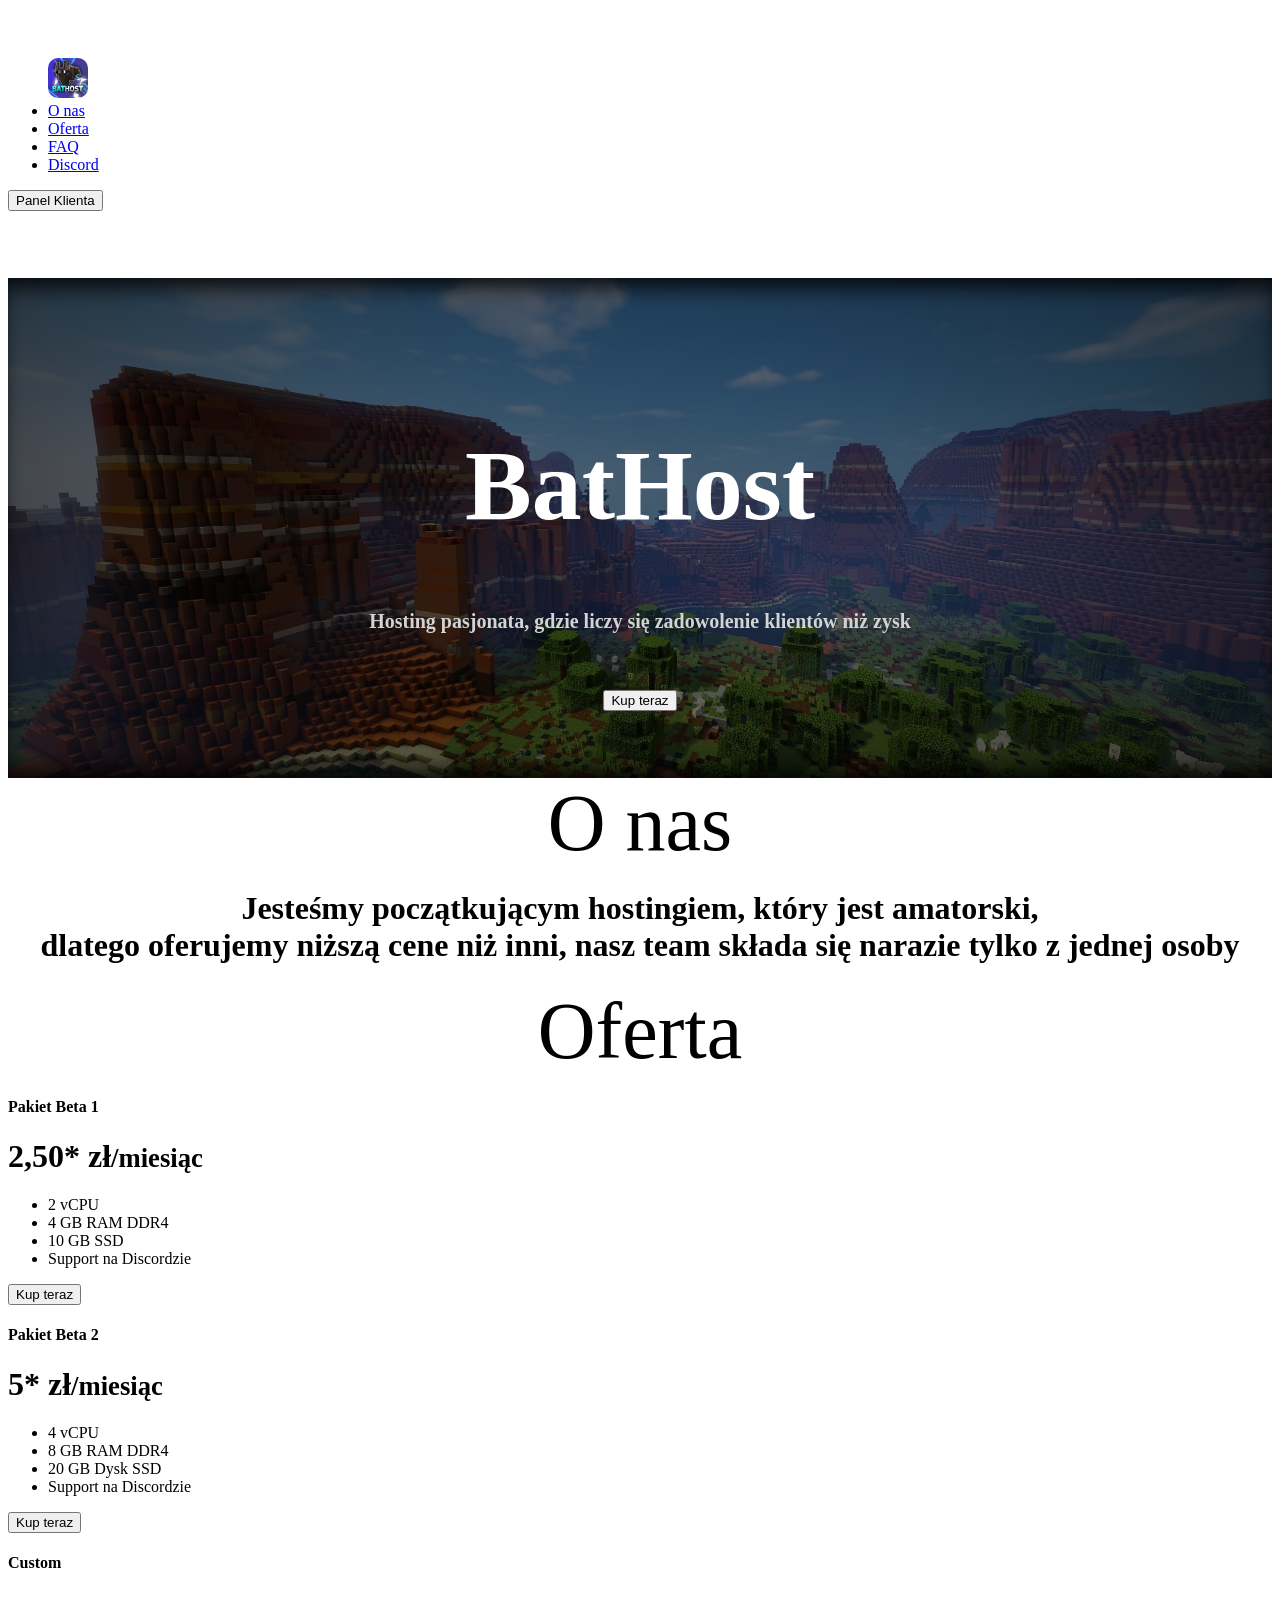
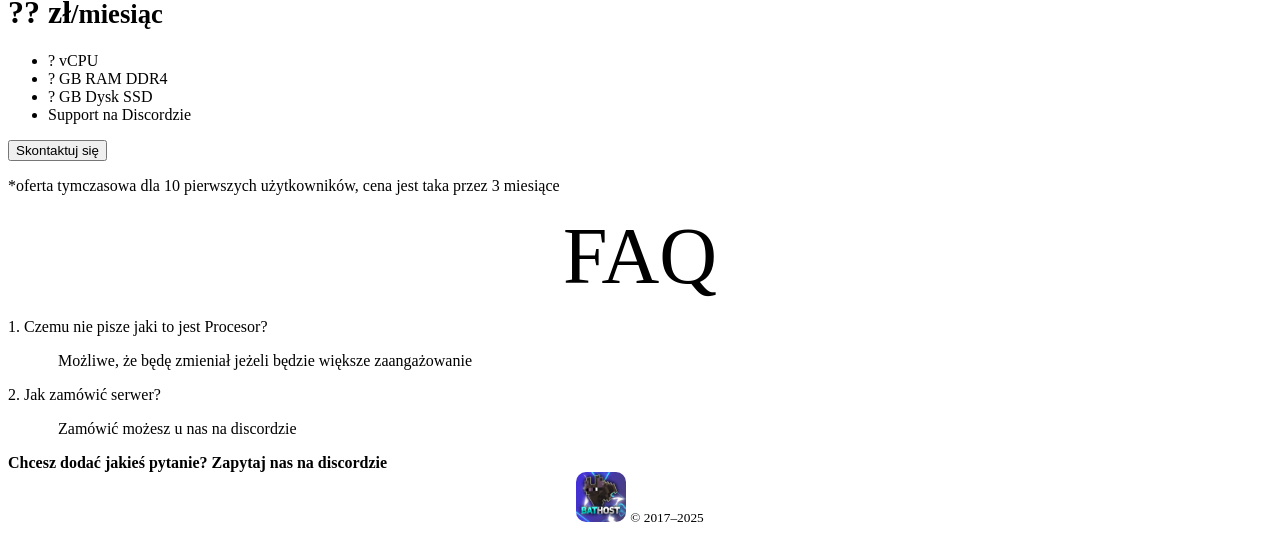
==== index.html @ 4edaaf96 "a" ====
<!doctype html>
<html lang="pl" data-bs-theme="auto">
  <head>
    <meta charset="utf-8" />
    <meta name="viewport" content="width=device-width, initial-scale=1" />
    <meta name="description" content="" />
    <title>BatHost.pl</title>
    <link
      rel="canonical"
      href="https://getbootstrap.com/docs/5.3/examples/headers/"
    />
    <script src="assets/js/color-modes.js"></script>
    <link href="assets/dist/css/bootstrap.min.css" rel="stylesheet" />
	<link rel="stylesheet" href="https://cdnjs.cloudflare.com/ajax/libs/animate.css/4.1.1/animate.min.css"/>
    <meta name="theme-color" content="#712cf9" />
    <link href="headers.css" rel="stylesheet" />
    <style>
      .bd-placeholder-img {
        font-size: 1.125rem;
        text-anchor: middle;
        -webkit-user-select: none;
        -moz-user-select: none;
        user-select: none;
      }
      @media (min-width: 768px) {
        .bd-placeholder-img-lg {
          font-size: 3.5rem;
        }
      }
	.b-example-divider {
	  width: 100%;
	  height: 500px;
	  background-image: url('background.jpg');
	  background-size: cover;
	  background-position: center;
	  border: none;
	  
	  box-shadow: inset 0 20px 20px -10px rgba(0, 0, 0, 0.8), 
				  inset 0 -20px 20px -10px rgba(0, 0, 0, 0.8);
	}
      .b-example-vr {
        flex-shrink: 0;
        width: 1.5rem;
        height: 100vh;
      }
      .bi {
        vertical-align: -0.125em;
        fill: currentColor;
      }
      .nav-scroller {
        position: relative;
        z-index: 2;
        height: 2.75rem;
        overflow-y: hidden;
      }
      .nav-scroller .nav {
        display: flex;
        flex-wrap: nowrap;
        padding-bottom: 1rem;
        margin-top: -1px;
        overflow-x: auto;
        text-align: center;
        white-space: nowrap;
        -webkit-overflow-scrolling: touch;
      }
      .btn-bd-primary {
        --bd-violet-bg: #712cf9;
        --bd-violet-rgb: 112.520718, 44.062154, 249.437846;
        --bs-btn-font-weight: 600;
        --bs-btn-color: var(--bs-white);
        --bs-btn-bg: var(--bd-violet-bg);
        --bs-btn-border-color: var(--bd-violet-bg);
        --bs-btn-hover-color: var(--bs-white);
        --bs-btn-hover-bg: #6528e0;
        --bs-btn-hover-border-color: #6528e0;
        --bs-btn-focus-shadow-rgb: var(--bd-violet-rgb);
        --bs-btn-active-color: var(--bs-btn-hover-color);
        --bs-btn-active-bg: #5a23c8;
        --bs-btn-active-border-color: #5a23c8;
      }
      .bd-mode-toggle {
        z-index: 1500;
      }
      .bd-mode-toggle .bi {
        width: 1em;
        height: 1em;
      }
      .bd-mode-toggle .dropdown-menu .active .bi {
        display: block !important;
      }
    </style>
  </head>
  <body>
      <header class="p-3 text-bg-dark">
        <div class="container">
          <div
            class="d-flex flex-wrap align-items-center justify-content-center justify-content-lg-start"
          >
            <a
              href="/"
              class="d-flex align-items-center mb-2 mb-lg-0 text-white text-decoration-none"
            >
              <svg
                class="bi me-2"
                width="40"
                height="32"
                role="img"
                aria-label="Bootstrap"
              >
                <use xlink:href="#bootstrap"></use>
              </svg>
            </a>
            <ul
              class="nav col-12 col-lg-auto me-lg-auto mb-2 justify-content-center mb-md-0"
            >
			  <a href="#"><img src="BatHost.jpg" width="40" style="border-radius: 10px;"></a>
              <li><a href="#onas" class="nav-link px-2 text-white">O nas</a></li>
              <li><a href="#cennik" class="nav-link px-2 text-white">Oferta</a></li>
              <li><a href="#faq" class="nav-link px-2 text-white">FAQ</a></li>
              <li><a href="discord" class="nav-link px-2 text-white">Discord</a></li>
            </ul>
            <div class="text-end">
              <a href="https://panel.bathost.pl"><button type="button" class="btn btn-primary">Panel Klienta</button></a>
            </div>
          </div>
        </div>
      </header>
		<div class="b-example-divider">
		  <div style="height: 500px; background-color: rgba(0, 0, 0, 0.5);">
			<h1 class="animate__animated animate__fadeInDown" style="position: relative; top: 150px; text-align: center; color: white;font-size: 100px;">BatHost</h1>
			<h2 class="animate__animated animate__fadeInUp" style="position: relative; top: 150px; text-align: center; color: lightgray;font-size: 20px;">Hosting pasjonata, gdzie liczy się zadowolenie klientów niż zysk</h2>
			<a href="discord"><div class="animate__animated animate__bounceInUp" style="text-align: center; position: relative; top: 190px;"><button type="button" class="btn btn-primary">Kup teraz</button></div></a>
		  </div>
		</div>
	  </div>
	  <main>
	  <div id="onas">
		<div class="pricing-header p-3 pb-md-4 mx-auto text-center">
			<div class="alert animate__animated animate__slideInLeft" style="font-size:80px;text-align:center;">O nas</div>
		</div>
		<h1 class="card animate__animated animate__zoomIn" style="text-align:center;border:0px;">Jesteśmy początkującym hostingiem, który jest amatorski,<br>dlatego oferujemy niższą cene niż inni, nasz team składa się narazie tylko z jednej osoby</h1>
	  </div>
	  <div id="cennik">
	     
 
    <div class="container py-3">
      <header>
        <div
          class="d-flex flex-column flex-md-row align-items-center pb-3 mb-4 border-bottom"
        >


        </div>
        <div class="pricing-header p-3 pb-md-4 mx-auto text-center">
          <div class="alert animate__animated animate__slideInLeft" style="font-size:80px;text-align:center;">Oferta</div>
        </div>
      </header>
      <main>
	  <div class="card animate__animated animate__zoomIn" style="border:0px;">
        <div class="row row-cols-1 row-cols-md-3 mb-3 text-center">
          <div class="col">
            <div class="card mb-4 rounded-3 shadow-sm">
              <div class="card-header py-3">
                <h4 class="my-0 fw-normal">Pakiet Beta 1</h4>
              </div>
              <div class="card-body">
                <h1 class="card-title pricing-card-title">
                  2,50* zł<small class="text-body-secondary fw-light">/miesiąc</small>
                </h1>
                <ul class="list-unstyled mt-3 mb-4">
                  <li>2 vCPU</li>
                  <li>4 GB RAM DDR4</li>
				  <li>10 GB SSD</li>
                  <li>Support na Discordzie</li>
                </ul>
                <a href="discord"><button type="button" class="w-100 btn btn-lg btn-primary">
                  Kup teraz
                </button></a>
              </div>
            </div>
          </div>
          <div class="col">
            <div class="card mb-4 rounded-3 shadow-sm">
              <div class="card-header py-3">
                <h4 class="my-0 fw-normal">Pakiet Beta 2</h4>
              </div>
              <div class="card-body">
                <h1 class="card-title pricing-card-title">
                  5* zł<small class="text-body-secondary fw-light">/miesiąc</small>
                </h1>
                <ul class="list-unstyled mt-3 mb-4">
                  <li>4 vCPU</li>
                  <li>8 GB RAM DDR4</li>
				  <li>20 GB Dysk SSD</li>
                  <li>Support na Discordzie</li>
                </ul>
                <a href="discord"><button type="button" class="w-100 btn btn-lg btn-primary">
                  Kup teraz
                </button></a>
              </div>
            </div>
          </div>
          <div class="col">
            <div class="card mb-4 rounded-3 shadow-sm border-primary">
              <div class="card-header py-3 text-bg-primary border-primary">
                <h4 class="my-0 fw-normal">Custom</h4>
              </div>
              <div class="card-body">
                <h1 class="card-title pricing-card-title">
                  ?? zł<small class="text-body-secondary fw-light">/miesiąc</small>
                </h1>
                <ul class="list-unstyled mt-3 mb-4">
                  <li>? vCPU</li>
                  <li>? GB RAM DDR4</li>
				  <li>? GB Dysk SSD</li>
                  <li>Support na Discordzie</li>
                </ul>
                <a href="discord"><button type="button" class="w-100 btn btn-lg btn-primary">
                  Skontaktuj się
                </button></a>
              </div>
            </div>
          </div>
        </div>
        <div class="table-responsive">
        </div>
		<p>*oferta tymczasowa dla 10 pierwszych użytkowników, cena jest taka przez 3 miesiące</p>
	</div>
				<div
          class="d-flex flex-column flex-md-row align-items-center pb-3 mb-4 border-bottom"
        ></div>
		<div id="faq">
			<div class="pricing-header p-3 pb-md-4 mx-auto text-center">
				<div class="alert animate__animated animate__slideInLeft" style="font-size:80px;text-align:center;">FAQ</div>
			</div>
			<div class="card animate__animated animate__zoomIn" style="border:0px;">
				<p>1. Czemu nie pisze jaki to jest Procesor?</p>
				<p style="margin-left:50px;">Możliwe, że będę zmieniał jeżeli będzie większe zaangażowanie</p>
				<p>2. Jak zamówić serwer?</p>
				<p style="margin-left:50px;">Zamówić możesz u nas na discordzie</p>
				<b>Chcesz dodać jakieś pytanie? Zapytaj nas na discordzie</b>
			</div>
		</div>
      </main>
<footer class="pt-4 my-md-5 pt-md-5 border-top" style="text-align:center;">
        <div class="row">
          <div class="col-12 col-md">
            <img
              class="mb-2"
              src="BatHost.jpg"
              alt=""
              width="50"
			  style="border-radius:10px;"
            />
            <small class="d-block mb-3 text-body-secondary"
              >&copy; 2017–2025</small
            >
          </div>
        </div>
	  </div>
	  </div>
    <script
      src="assets/dist/js/bootstrap.bundle.min.js"
      class="astro-vvvwv3sm"
    ></script>
  </body>
</html>
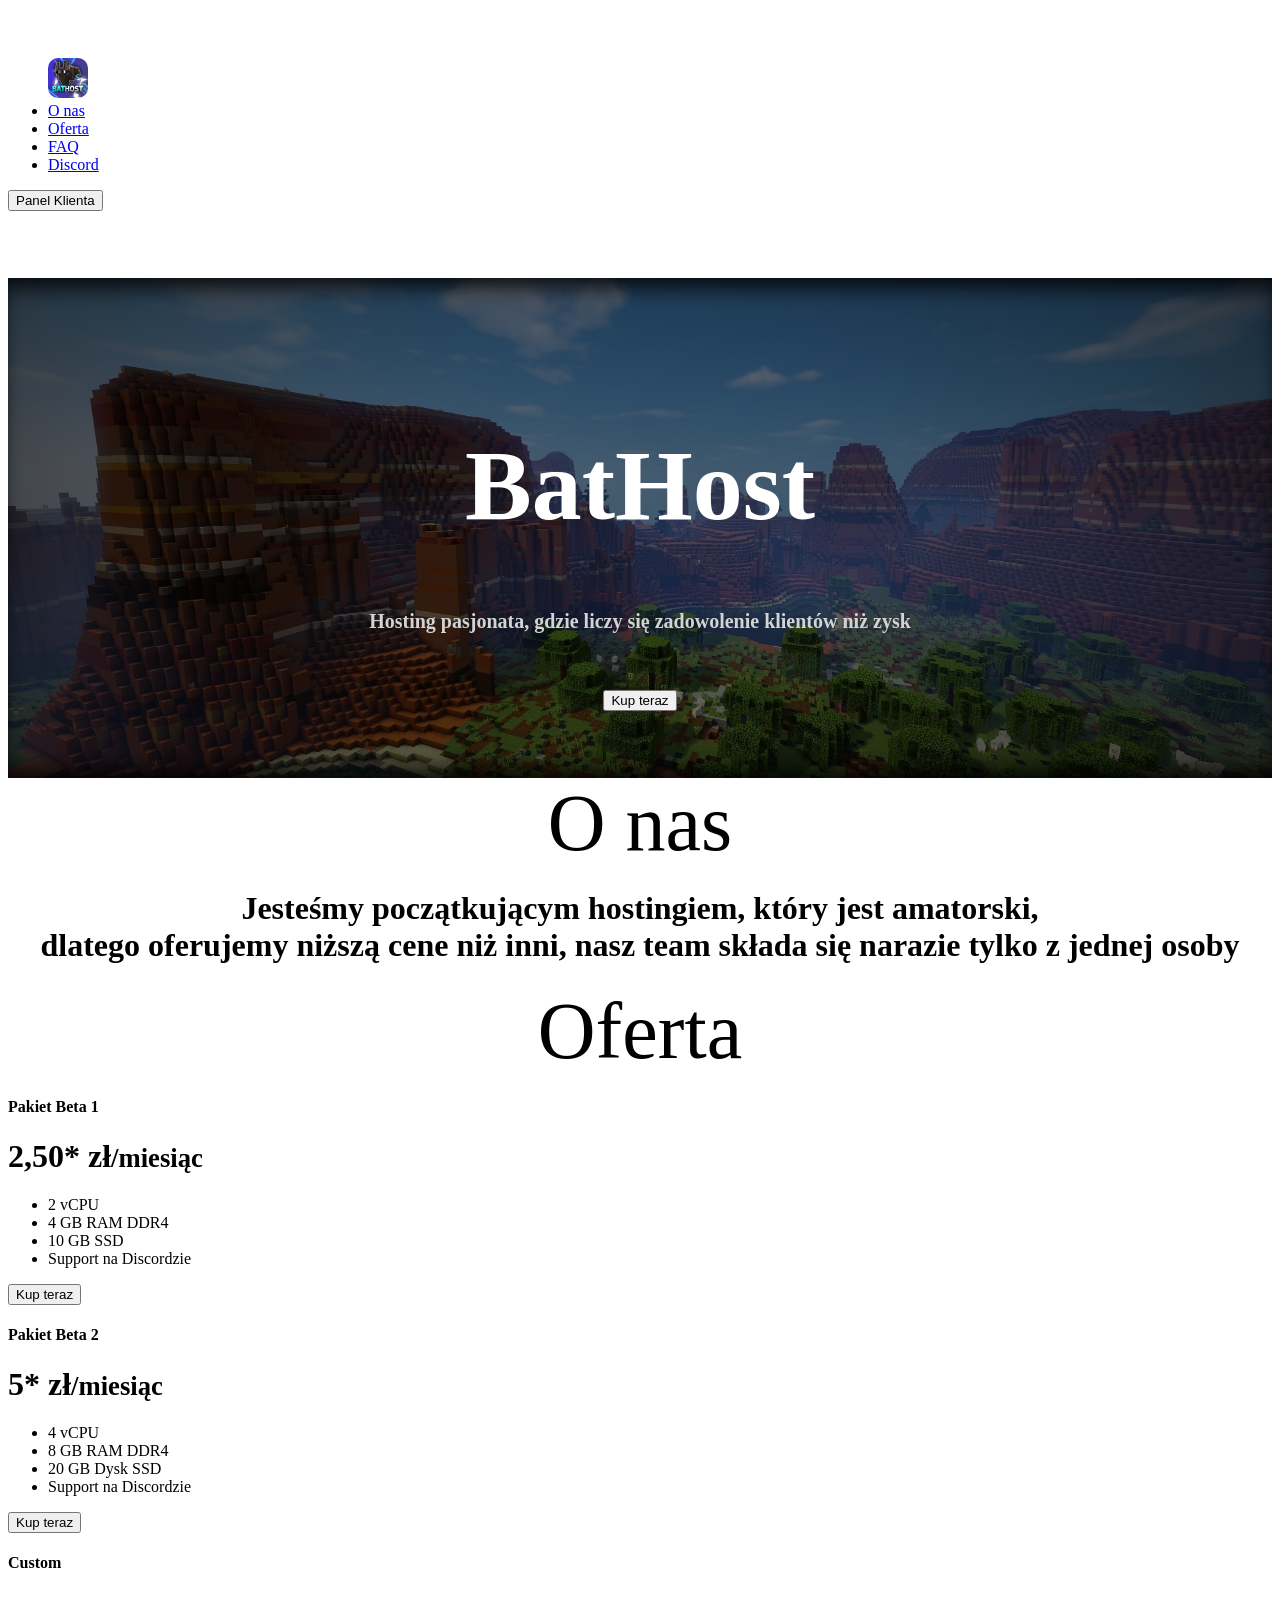
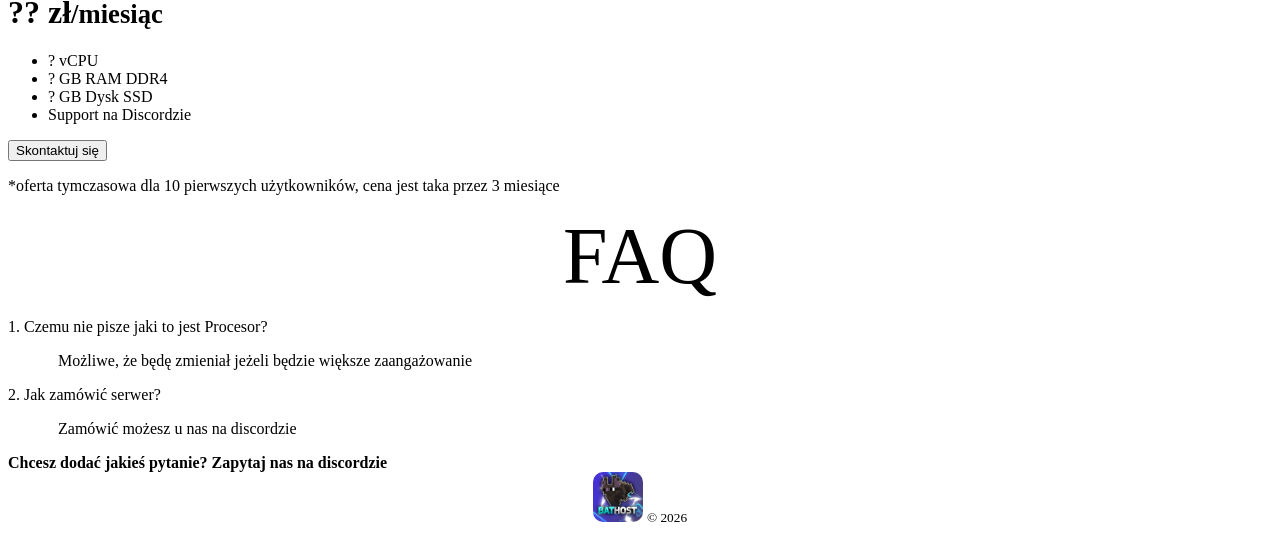
==== commit 15feb11b: "Update index.html" ====
--- a/index.html
+++ b/index.html
@@ -253,7 +253,7 @@
 			  style="border-radius:10px;"
             />
             <small class="d-block mb-3 text-body-secondary"
-              >&copy; 2017–2025</small
+              >&copy; 2026</small
             >
           </div>
         </div>
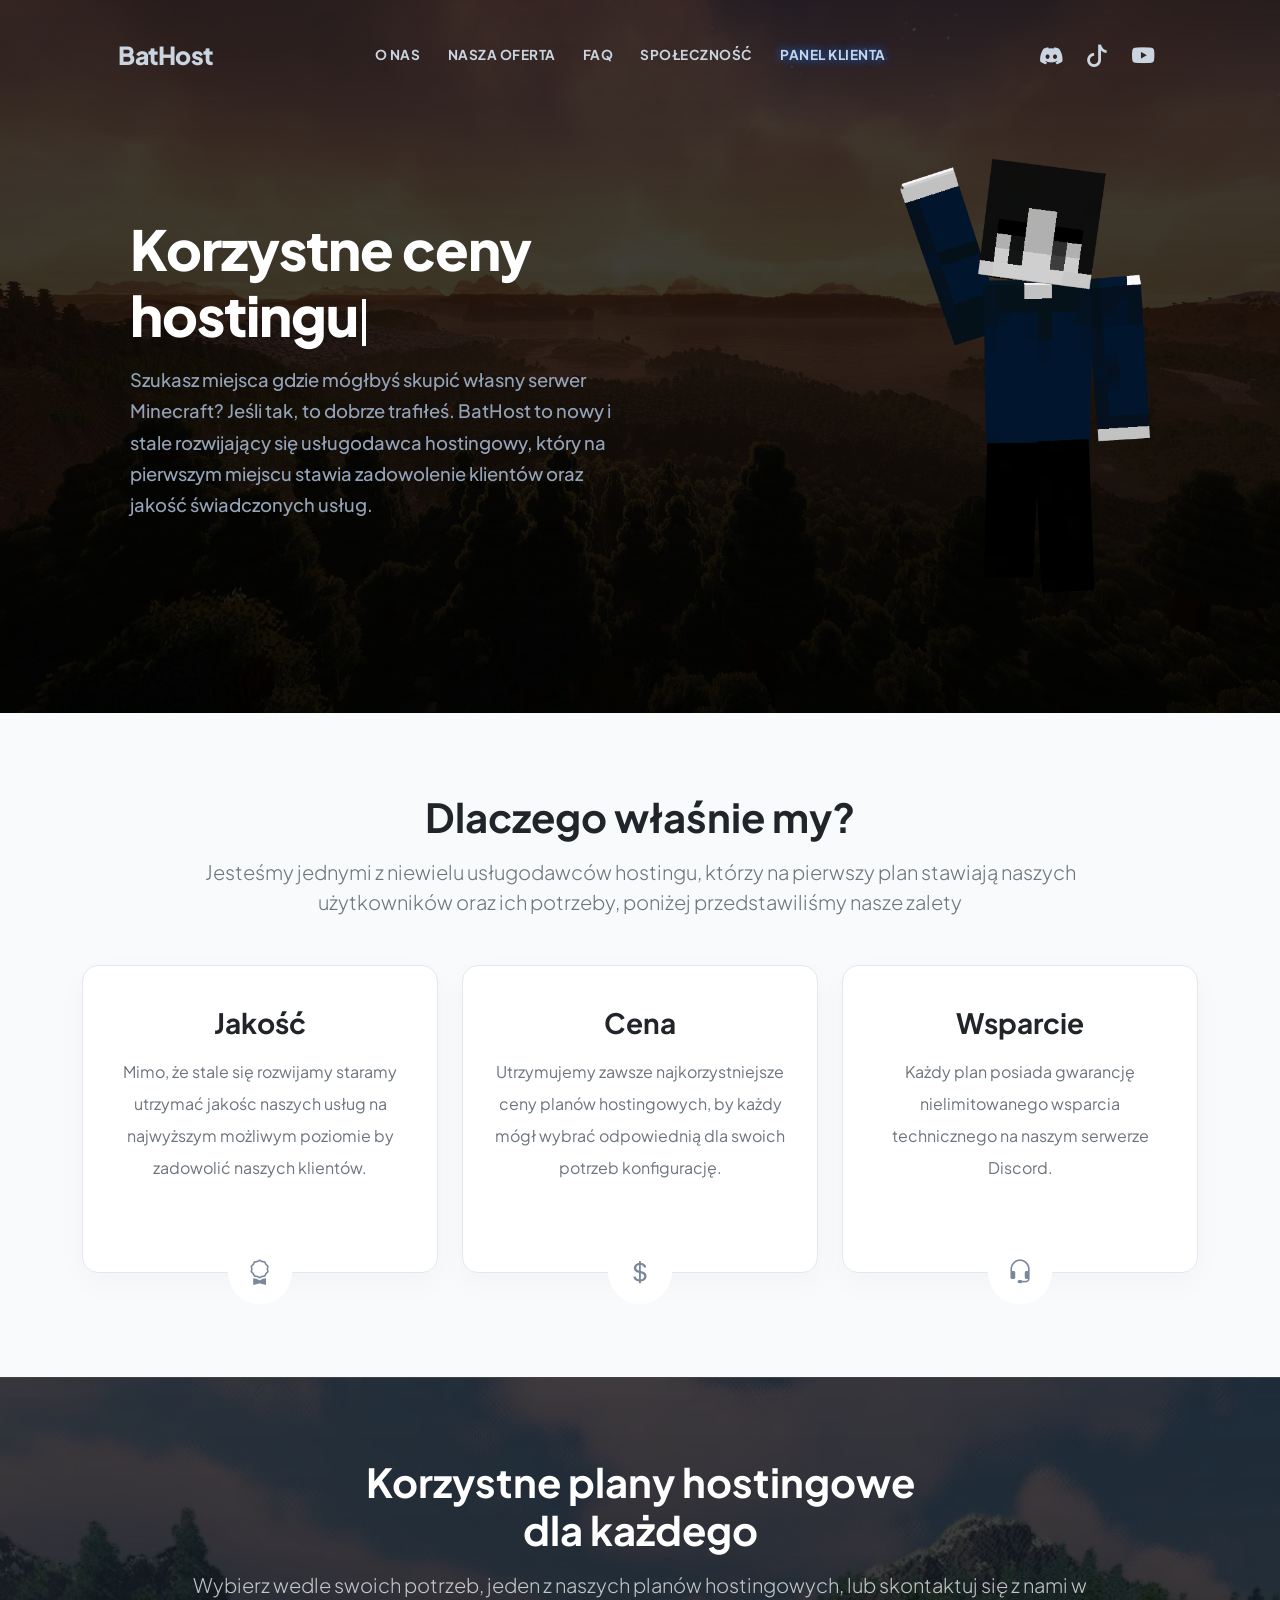
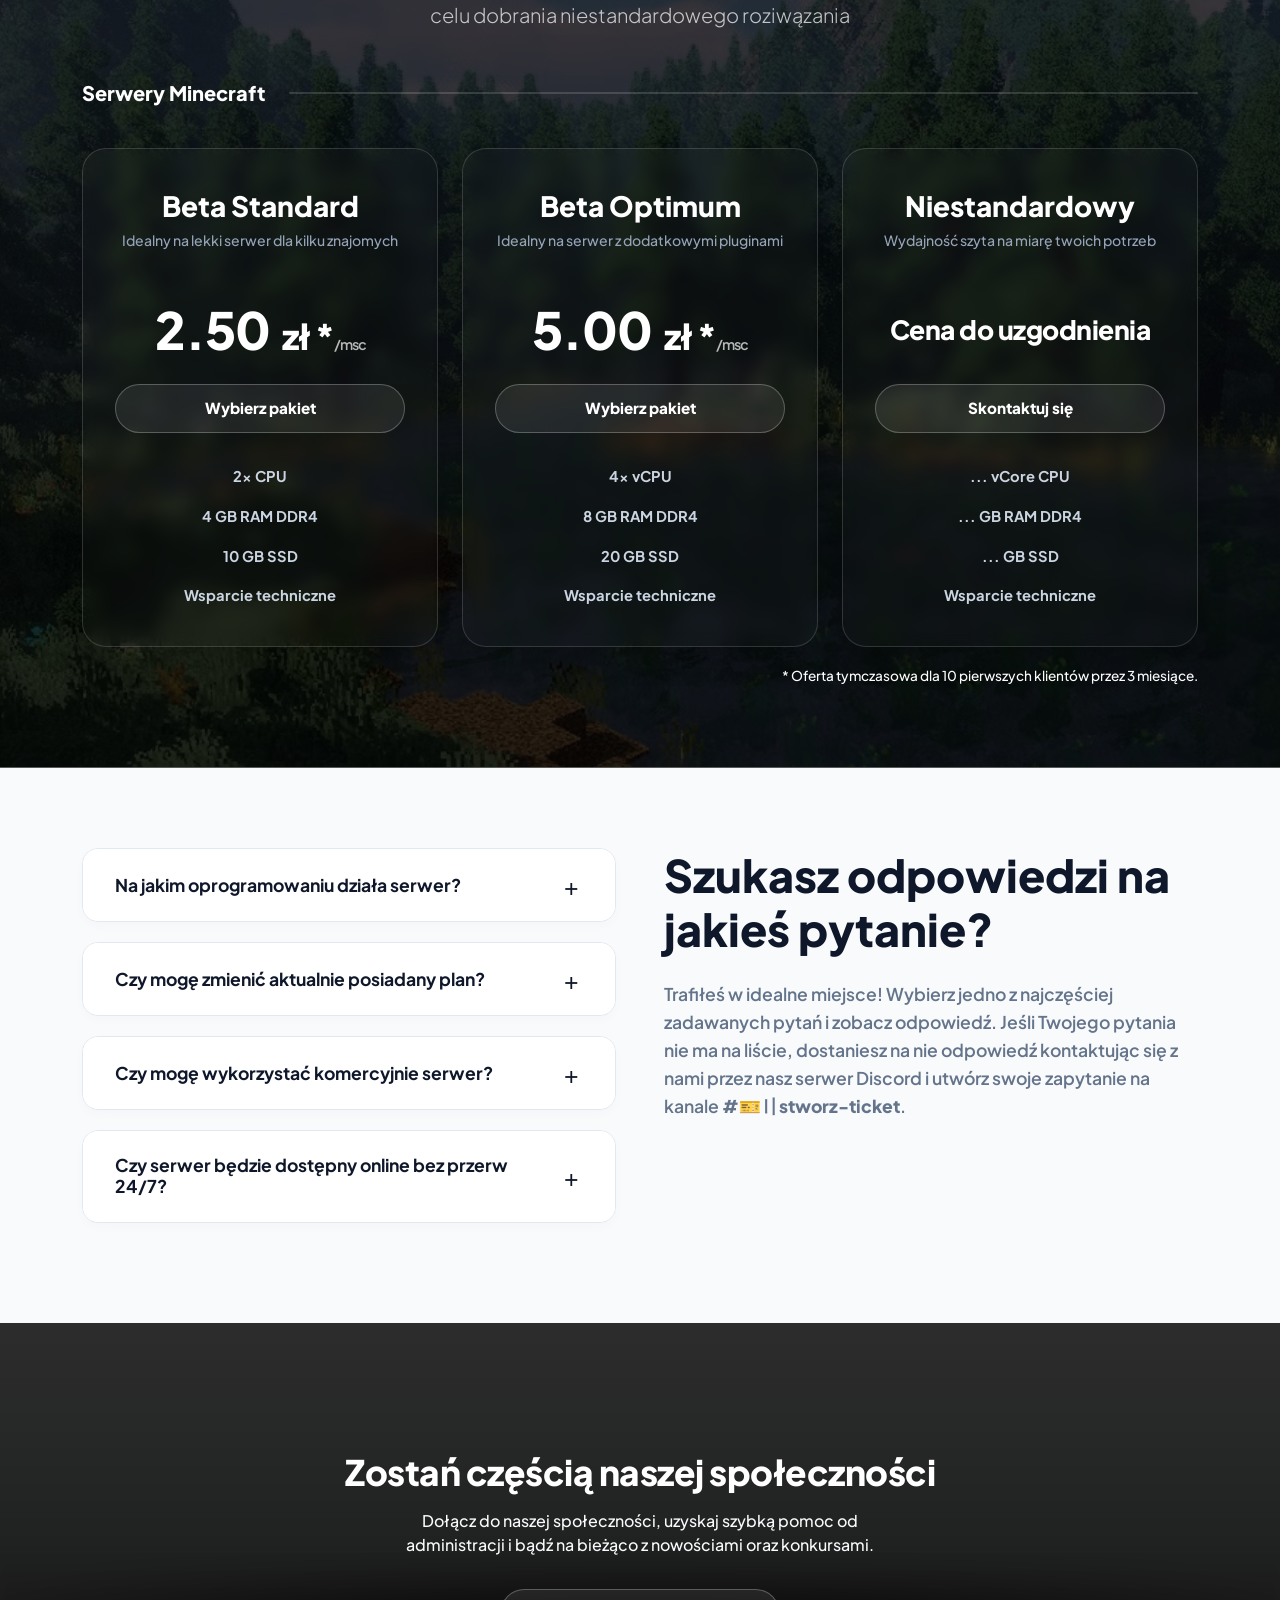
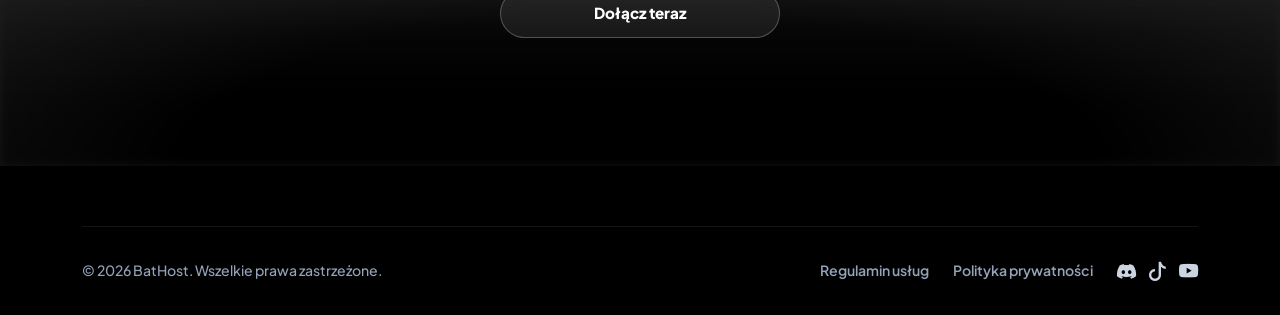
==== commit 6aa8c360: "wersja 2" ====
--- a/index.html
+++ b/index.html
@@ -1,267 +1,367 @@
-<!doctype html>
-<html lang="pl" data-bs-theme="auto">
-  <head>
-    <meta charset="utf-8" />
-    <meta name="viewport" content="width=device-width, initial-scale=1" />
-    <meta name="description" content="" />
-    <title>BatHost.pl</title>
-    <link
-      rel="canonical"
-      href="https://getbootstrap.com/docs/5.3/examples/headers/"
-    />
-    <script src="assets/js/color-modes.js"></script>
-    <link href="assets/dist/css/bootstrap.min.css" rel="stylesheet" />
-	<link rel="stylesheet" href="https://cdnjs.cloudflare.com/ajax/libs/animate.css/4.1.1/animate.min.css"/>
-    <meta name="theme-color" content="#712cf9" />
-    <link href="headers.css" rel="stylesheet" />
-    <style>
-      .bd-placeholder-img {
-        font-size: 1.125rem;
-        text-anchor: middle;
-        -webkit-user-select: none;
-        -moz-user-select: none;
-        user-select: none;
-      }
-      @media (min-width: 768px) {
-        .bd-placeholder-img-lg {
-          font-size: 3.5rem;
-        }
-      }
-	.b-example-divider {
-	  width: 100%;
-	  height: 500px;
-	  background-image: url('background.jpg');
-	  background-size: cover;
-	  background-position: center;
-	  border: none;
-	  
-	  box-shadow: inset 0 20px 20px -10px rgba(0, 0, 0, 0.8), 
-				  inset 0 -20px 20px -10px rgba(0, 0, 0, 0.8);
-	}
-      .b-example-vr {
-        flex-shrink: 0;
-        width: 1.5rem;
-        height: 100vh;
-      }
-      .bi {
-        vertical-align: -0.125em;
-        fill: currentColor;
-      }
-      .nav-scroller {
-        position: relative;
-        z-index: 2;
-        height: 2.75rem;
-        overflow-y: hidden;
-      }
-      .nav-scroller .nav {
-        display: flex;
-        flex-wrap: nowrap;
-        padding-bottom: 1rem;
-        margin-top: -1px;
-        overflow-x: auto;
-        text-align: center;
-        white-space: nowrap;
-        -webkit-overflow-scrolling: touch;
-      }
-      .btn-bd-primary {
-        --bd-violet-bg: #712cf9;
-        --bd-violet-rgb: 112.520718, 44.062154, 249.437846;
-        --bs-btn-font-weight: 600;
-        --bs-btn-color: var(--bs-white);
-        --bs-btn-bg: var(--bd-violet-bg);
-        --bs-btn-border-color: var(--bd-violet-bg);
-        --bs-btn-hover-color: var(--bs-white);
-        --bs-btn-hover-bg: #6528e0;
-        --bs-btn-hover-border-color: #6528e0;
-        --bs-btn-focus-shadow-rgb: var(--bd-violet-rgb);
-        --bs-btn-active-color: var(--bs-btn-hover-color);
-        --bs-btn-active-bg: #5a23c8;
-        --bs-btn-active-border-color: #5a23c8;
-      }
-      .bd-mode-toggle {
-        z-index: 1500;
-      }
-      .bd-mode-toggle .bi {
-        width: 1em;
-        height: 1em;
-      }
-      .bd-mode-toggle .dropdown-menu .active .bi {
-        display: block !important;
-      }
-    </style>
-  </head>
-  <body>
-      <header class="p-3 text-bg-dark">
-        <div class="container">
-          <div
-            class="d-flex flex-wrap align-items-center justify-content-center justify-content-lg-start"
-          >
-            <a
-              href="/"
-              class="d-flex align-items-center mb-2 mb-lg-0 text-white text-decoration-none"
-            >
-              <svg
-                class="bi me-2"
-                width="40"
-                height="32"
-                role="img"
-                aria-label="Bootstrap"
-              >
-                <use xlink:href="#bootstrap"></use>
-              </svg>
+<!DOCTYPE html>
+<html lang="pl">
+<head>
+  <meta charset="UTF-8">
+  <meta name="viewport" content="width=device-width, initial-scale=1.0">
+  <title>BatHost.pl</title>
+  
+  <link rel="preconnect" href="https://fonts.googleapis.com">
+  <link rel="preconnect" href="https://fonts.gstatic.com" crossorigin>
+  <link href="https://fonts.googleapis.com/css2?family=Plus+Jakarta+Sans:wght@400;500;600;700;800&display=swap" rel="stylesheet">
+  <link href="https://cdn.jsdelivr.net/npm/bootstrap@5.3.3/dist/css/bootstrap.min.css" rel="stylesheet">
+  <link rel="stylesheet" href="https://cdn.jsdelivr.net/npm/bootstrap-icons@1.11.3/font/bootstrap-icons.min.css">
+  <link rel="shortcut icon" href="src/favicon.ico" type="image/x-icon">
+  <link rel="stylesheet" href="style.css">
+</head>
+<body>
+
+  <div class="hero-wrapper">
+    <section class="hero-card">
+      <div class="container px-4 px-lg-5">
+
+        <nav class="navbar navbar-expand-lg navbar-dark-custom">
+          <div class="container-fluid px-0">
+            
+            <a class="navbar-brand navbar-brand-logo" href="/">
+              BatHost
             </a>
-            <ul
-              class="nav col-12 col-lg-auto me-lg-auto mb-2 justify-content-center mb-md-0"
-            >
-			  <a href="#"><img src="BatHost.jpg" width="40" style="border-radius: 10px;"></a>
-              <li><a href="#onas" class="nav-link px-2 text-white">O nas</a></li>
-              <li><a href="#cennik" class="nav-link px-2 text-white">Oferta</a></li>
-              <li><a href="#faq" class="nav-link px-2 text-white">FAQ</a></li>
-              <li><a href="discord" class="nav-link px-2 text-white">Discord</a></li>
+
+            <button class="navbar-toggler border-0 shadow-none p-0 collapsed" type="button" data-bs-toggle="collapse" data-bs-target="#navContent" aria-controls="navContent" aria-expanded="false" aria-label="Toggle navigation">
+              <div class="animated-hamburger">
+                <span></span>
+                <span></span>
+                <span></span>
+              </div>
+            </button>
+
+            <div class="collapse navbar-collapse" id="navContent">
+              <ul class="navbar-nav mx-auto mb-2 mb-lg-0 align-items-center">
+                <li class="nav-item">
+                  <a class="nav-link nav-link-custom active" href="#o-nas">O Nas</a>
+                </li>
+                <li class="nav-item">
+                  <a class="nav-link nav-link-custom" href="#oferta">Nasza Oferta</a>
+                </li>
+                <li class="nav-item">
+                  <a class="nav-link nav-link-custom" href="#faq">FAQ</a>
+                </li>
+                <li class="nav-item">
+                  <a class="nav-link nav-link-custom" href="#discord">Społeczność</a>
+                </li>
+                <li class="nav-item">
+                  <a class="nav-link nav-link-custom" href="#" style="text-shadow: 0 0 10px #0d6efd;">Panel Klienta</a>
+                </li>
+              </ul>
+
+              <div class="d-flex align-items-center gap-2 mt-3 mt-lg-0 justify-content-center">
+                <a href="discord.html" class="social-icon-btn social-discord" title="Discord">
+                  <i class="bi bi-discord"></i>
+                </a>
+                <a href="#" class="social-icon-btn social-tiktok" title="TikTok">
+                  <i class="bi bi-tiktok"></i>
+                </a>
+                <a href="#" class="social-icon-btn social-youtube" title="YouTube">
+                  <i class="bi bi-youtube"></i>
+                </a>
+              </div>
+            </div>
+
+          </div>
+        </nav>
+        <!-- BY USTAWIĆ HASŁA REKLAMOWE ZOBACZ PLIK SCRIPT.JS -->
+        <div class="row align-items-center my-3 py-lg-4">
+          <div class="col-lg-6 mb-5 mb-lg-0 ps-lg-4">
+            <h1 class="hero-title">
+              <span id="typed-text"></span><span class="cursor">&nbsp;</span>
+            </h1>
+
+            <p class="hero-description">
+              Szukasz miejsca gdzie mógłbyś skupić własny serwer Minecraft? Jeśli tak, to dobrze trafiłeś. BatHost to nowy i stale rozwijający się usługodawca hostingowy, który na pierwszym miejscu stawia zadowolenie klientów oraz jakość świadczonych usług.
+            </p>
+          </div>
+
+          <div class="col-lg-6 text-center text-lg-end pe-lg-4">
+            <img src="src/player.png" width="250" alt="Serwer">
+          </div>
+        </div>
+
+      </div>
+    </section>
+  </div>
+
+  <section class="content-section" id="o-nas">
+    <div class="container">
+      
+      <div class="row text-center mb-5 justify-content-center">
+        <div class="col-12 col-lg-10">
+          <h2 class="fw-bold fs-1 text-dark mb-3">Dlaczego właśnie my?</h2>
+          <p class="text-secondary lead mb-0">
+            Jesteśmy jednymi z niewielu usługodawców hostingu, którzy na pierwszy plan stawiają naszych użytkowników oraz ich potrzeby, poniżej przedstawiliśmy nasze zalety
+          </p>
+        </div>
+      </div>
+
+      <div class="row g-4 justify-content-center">
+        <div class="col-12 col-md-6 col-lg-4 mb-4">
+          <div class="content-card">
+            <div>
+              <h3 class="fw-bold text-dark mb-3">Jakość</h3>
+              <p class="text-secondary lh-lg mb-4">
+                Mimo, że stale się rozwijamy staramy utrzymać jakośc naszych usług na najwyższym możliwym poziomie by zadowolić naszych klientów.
+              </p>
+            </div>
+            <div class="card-icon-circle">
+              <i class="bi bi-award"></i>
+            </div>
+          </div>
+        </div>
+
+        <div class="col-12 col-md-6 col-lg-4 mb-4">
+          <div class="content-card">
+            <div>
+              <h3 class="fw-bold text-dark mb-3">Cena</h3>
+              <p class="text-secondary lh-lg mb-4">
+                Utrzymujemy zawsze najkorzystniejsze ceny planów hostingowych, by każdy mógł wybrać odpowiednią dla swoich potrzeb konfigurację.  
+              </p>
+            </div>
+            <div class="card-icon-circle">
+              <i class="bi bi-currency-dollar"></i>
+            </div>
+          </div>
+        </div>
+
+        <div class="col-12 col-md-6 col-lg-4 mb-4">
+          <div class="content-card">
+            <div>
+              <h3 class="fw-bold text-dark mb-3">Wsparcie</h3>
+              <p class="text-secondary lh-lg mb-4">
+                Każdy plan posiada gwarancję nielimitowanego wsparcia technicznego na naszym serwerze Discord.
+              </p>
+            </div>
+            <div class="card-icon-circle">
+              <i class="bi bi-headset"></i>
+            </div>
+          </div>
+        </div>
+      </div>
+
+    </div>
+  </section>
+
+  <section class="pricing-section" id="oferta">
+    <div class="container">
+      
+      <div class="row text-center mb-5 justify-content-center">
+        <div class="col-12 col-lg-10">
+          <h2 class="fw-bold fs-1 text-white mb-3">
+            Korzystne plany hostingowe <br> dla każdego
+          </h2>
+          <p class="text-light opacity-75 lead mb-0">
+            Wybierz wedle swoich potrzeb, jeden z naszych planów hostingowych, lub skontaktuj się z nami w celu dobrania niestandardowego roziwązania
+          </p>
+        </div>
+      </div>
+
+      <div class="section-divider">
+        <span class="section-divider-title">Serwery Minecraft</span>
+        <div class="section-divider-line"></div>
+      </div>
+
+      <div class="row g-4 align-items-center">
+        <div class="col-12 col-lg-4">
+          <div class="pricing-card pricing-card-light text-center">
+            <h3 class="pricing-title">Beta Standard</h3>
+            <p class="pricing-subtitle">Idealny na lekki serwer dla kilku znajomych</p>
+            
+            <div class="pricing-price">
+              2.50 <span class="currency">zł *</span><span class="period">/msc</span>
+            </div>
+
+            <a href="#" class="btn btn-pricing">Wybierz pakiet</a>
+
+            <ul class="pricing-features">
+              <li>2x CPU</li>
+              <li>4 GB RAM DDR4</li>
+              <li>10 GB SSD</li>
+              <li>Wsparcie techniczne</li>
             </ul>
-            <div class="text-end">
-              <a href="https://panel.bathost.pl"><button type="button" class="btn btn-primary">Panel Klienta</button></a>
-            </div>
-          </div>
-        </div>
-      </header>
-		<div class="b-example-divider">
-		  <div style="height: 500px; background-color: rgba(0, 0, 0, 0.5);">
-			<h1 class="animate__animated animate__fadeInDown" style="position: relative; top: 150px; text-align: center; color: white;font-size: 100px;">BatHost</h1>
-			<h2 class="animate__animated animate__fadeInUp" style="position: relative; top: 150px; text-align: center; color: lightgray;font-size: 20px;">Hosting pasjonata, gdzie liczy się zadowolenie klientów niż zysk</h2>
-			<a href="discord"><div class="animate__animated animate__bounceInUp" style="text-align: center; position: relative; top: 190px;"><button type="button" class="btn btn-primary">Kup teraz</button></div></a>
-		  </div>
-		</div>
-	  </div>
-	  <main>
-	  <div id="onas">
-		<div class="pricing-header p-3 pb-md-4 mx-auto text-center">
-			<div class="alert animate__animated animate__slideInLeft" style="font-size:80px;text-align:center;">O nas</div>
-		</div>
-		<h1 class="card animate__animated animate__zoomIn" style="text-align:center;border:0px;">Jesteśmy początkującym hostingiem, który jest amatorski,<br>dlatego oferujemy niższą cene niż inni, nasz team składa się narazie tylko z jednej osoby</h1>
-	  </div>
-	  <div id="cennik">
-	     
- 
-    <div class="container py-3">
-      <header>
-        <div
-          class="d-flex flex-column flex-md-row align-items-center pb-3 mb-4 border-bottom"
-        >
-
-
-        </div>
-        <div class="pricing-header p-3 pb-md-4 mx-auto text-center">
-          <div class="alert animate__animated animate__slideInLeft" style="font-size:80px;text-align:center;">Oferta</div>
-        </div>
-      </header>
-      <main>
-	  <div class="card animate__animated animate__zoomIn" style="border:0px;">
-        <div class="row row-cols-1 row-cols-md-3 mb-3 text-center">
-          <div class="col">
-            <div class="card mb-4 rounded-3 shadow-sm">
-              <div class="card-header py-3">
-                <h4 class="my-0 fw-normal">Pakiet Beta 1</h4>
-              </div>
-              <div class="card-body">
-                <h1 class="card-title pricing-card-title">
-                  2,50* zł<small class="text-body-secondary fw-light">/miesiąc</small>
-                </h1>
-                <ul class="list-unstyled mt-3 mb-4">
-                  <li>2 vCPU</li>
-                  <li>4 GB RAM DDR4</li>
-				  <li>10 GB SSD</li>
-                  <li>Support na Discordzie</li>
-                </ul>
-                <a href="discord"><button type="button" class="w-100 btn btn-lg btn-primary">
-                  Kup teraz
-                </button></a>
-              </div>
-            </div>
-          </div>
-          <div class="col">
-            <div class="card mb-4 rounded-3 shadow-sm">
-              <div class="card-header py-3">
-                <h4 class="my-0 fw-normal">Pakiet Beta 2</h4>
-              </div>
-              <div class="card-body">
-                <h1 class="card-title pricing-card-title">
-                  5* zł<small class="text-body-secondary fw-light">/miesiąc</small>
-                </h1>
-                <ul class="list-unstyled mt-3 mb-4">
-                  <li>4 vCPU</li>
-                  <li>8 GB RAM DDR4</li>
-				  <li>20 GB Dysk SSD</li>
-                  <li>Support na Discordzie</li>
-                </ul>
-                <a href="discord"><button type="button" class="w-100 btn btn-lg btn-primary">
-                  Kup teraz
-                </button></a>
-              </div>
-            </div>
-          </div>
-          <div class="col">
-            <div class="card mb-4 rounded-3 shadow-sm border-primary">
-              <div class="card-header py-3 text-bg-primary border-primary">
-                <h4 class="my-0 fw-normal">Custom</h4>
-              </div>
-              <div class="card-body">
-                <h1 class="card-title pricing-card-title">
-                  ?? zł<small class="text-body-secondary fw-light">/miesiąc</small>
-                </h1>
-                <ul class="list-unstyled mt-3 mb-4">
-                  <li>? vCPU</li>
-                  <li>? GB RAM DDR4</li>
-				  <li>? GB Dysk SSD</li>
-                  <li>Support na Discordzie</li>
-                </ul>
-                <a href="discord"><button type="button" class="w-100 btn btn-lg btn-primary">
-                  Skontaktuj się
-                </button></a>
-              </div>
-            </div>
-          </div>
-        </div>
-        <div class="table-responsive">
-        </div>
-		<p>*oferta tymczasowa dla 10 pierwszych użytkowników, cena jest taka przez 3 miesiące</p>
-	</div>
-				<div
-          class="d-flex flex-column flex-md-row align-items-center pb-3 mb-4 border-bottom"
-        ></div>
-		<div id="faq">
-			<div class="pricing-header p-3 pb-md-4 mx-auto text-center">
-				<div class="alert animate__animated animate__slideInLeft" style="font-size:80px;text-align:center;">FAQ</div>
-			</div>
-			<div class="card animate__animated animate__zoomIn" style="border:0px;">
-				<p>1. Czemu nie pisze jaki to jest Procesor?</p>
-				<p style="margin-left:50px;">Możliwe, że będę zmieniał jeżeli będzie większe zaangażowanie</p>
-				<p>2. Jak zamówić serwer?</p>
-				<p style="margin-left:50px;">Zamówić możesz u nas na discordzie</p>
-				<b>Chcesz dodać jakieś pytanie? Zapytaj nas na discordzie</b>
-			</div>
-		</div>
-      </main>
-<footer class="pt-4 my-md-5 pt-md-5 border-top" style="text-align:center;">
-        <div class="row">
-          <div class="col-12 col-md">
-            <img
-              class="mb-2"
-              src="BatHost.jpg"
-              alt=""
-              width="50"
-			  style="border-radius:10px;"
-            />
-            <small class="d-block mb-3 text-body-secondary"
-              >&copy; 2026</small
-            >
-          </div>
-        </div>
-	  </div>
-	  </div>
-    <script
-      src="assets/dist/js/bootstrap.bundle.min.js"
-      class="astro-vvvwv3sm"
-    ></script>
-  </body>
-</html>
+          </div>
+        </div>
+
+        <div class="col-12 col-lg-4">
+          <div class="pricing-card pricing-card-light text-center">
+            <h3 class="pricing-title">Beta Optimum</h3>
+            <p class="pricing-subtitle">Idealny na serwer z dodatkowymi pluginami</p>
+            
+            <div class="pricing-price">
+              5.00 <span class="currency">zł *</span><span class="period">/msc</span>
+            </div>
+
+            <a href="#" class="btn btn-pricing">Wybierz pakiet</a>
+
+            <ul class="pricing-features">
+              <li>4x vCPU</li>
+              <li>8 GB RAM DDR4</li>
+              <li>20 GB SSD</li>
+              <li>Wsparcie techniczne</li>
+            </ul>
+          </div>
+        </div>
+
+        <div class="col-12 col-lg-4">
+          <div class="pricing-card pricing-card-light text-center">
+            <h3 class="pricing-title">Niestandardowy</h3>
+            <p class="pricing-subtitle">Wydajność szyta na miarę twoich potrzeb</p>
+            
+            <div class="pricing-price-custom">
+              Cena do uzgodnienia 
+            </div>
+
+            <a href="#" class="btn btn-pricing">Skontaktuj się</a>
+
+            <ul class="pricing-features">
+              <li>... vCore CPU</li>
+              <li>... GB RAM DDR4</li>
+              <li>... GB SSD</li>
+              <li>Wsparcie techniczne</li>
+            </ul>
+          </div>
+        </div>
+
+        <div class="text-end mt-3">
+          <span class="price-disclaimer">* Oferta tymczasowa dla 10 pierwszych klientów przez 3 miesiące.</span>
+        </div>
+      </div>
+
+    </div>
+  </section>
+
+  <section class="faq-section" id="faq">
+    <div class="container">
+      <div class="row g-4 g-lg-5 align-items-start">
+        
+        <div class="col-12 col-lg-6 order-2 order-lg-1">
+          <div class="accordion faq-accordion" id="faqAccordion">
+            
+            <div class="accordion-item">
+              <h2 class="accordion-header" id="faqHeading1">
+                <button class="accordion-button collapsed" type="button" data-bs-toggle="collapse" data-bs-target="#faqCollapse1" aria-expanded="false" aria-controls="faqCollapse1">
+                  Na jakim oprogramowaniu działa serwer?
+                </button>
+              </h2>
+              <div id="faqCollapse1" class="accordion-collapse collapse" aria-labelledby="faqHeading1" data-bs-parent="#faqAccordion">
+                <div class="accordion-body">
+                  Szczegółów oprogramowania wolimy nie zdradzać, ale korzystamy z takich usług typu: Pterodactyl, Paymeter
+                </div>
+              </div>
+            </div>
+
+            <div class="accordion-item">
+              <h2 class="accordion-header" id="faqHeading2">
+                <button class="accordion-button collapsed" type="button" data-bs-toggle="collapse" data-bs-target="#faqCollapse2" aria-expanded="false" aria-controls="faqCollapse2">
+                  Czy mogę zmienić aktualnie posiadany plan?
+                </button>
+              </h2>
+              <div id="faqCollapse2" class="accordion-collapse collapse" aria-labelledby="faqHeading2" data-bs-parent="#faqAccordion">
+                <div class="accordion-body">
+                  Tak, aby zmienić plan prosimy skontaktować się z administracją korzystając z naszego Discorda.
+                </div>
+              </div>
+            </div>
+
+            <div class="accordion-item">
+              <h2 class="accordion-header" id="faqHeading3">
+                <button class="accordion-button collapsed" type="button" data-bs-toggle="collapse" data-bs-target="#faqCollapse3" aria-expanded="false" aria-controls="faqCollapse3">
+                 Czy mogę wykorzystać komercyjnie serwer?
+                </button>
+              </h2>
+              <div id="faqCollapse3" class="accordion-collapse collapse" aria-labelledby="faqHeading3" data-bs-parent="#faqAccordion">
+                <div class="accordion-body">
+                  Tak, nasz hosting pozwala wykrzystywać serwery do użytku komercyjnego (jeśli ich działanie jest zgodne z prawem).
+                </div>
+              </div>
+            </div>
+
+            <div class="accordion-item">
+              <h2 class="accordion-header" id="faqHeading4">
+                <button class="accordion-button collapsed" type="button" data-bs-toggle="collapse" data-bs-target="#faqCollapse4" aria-expanded="false" aria-controls="faqCollapse4">
+                  Czy serwer będzie dostępny online bez przerw 24/7?
+                </button>
+              </h2>
+              <div id="faqCollapse4" class="accordion-collapse collapse" aria-labelledby="faqHeading4" data-bs-parent="#faqAccordion">
+                <div class="accordion-body">
+                  Serwery są dostępne 24/7, natomiast możemy przeprowadzać tzw. przerwy techniczne, o czym uprzednio informujemy na Discordzie jak i stronie WWW.
+                </div>
+              </div>
+            </div>
+
+          </div>
+        </div>
+
+        <div class="col-12 col-lg-6 order-1 order-lg-2 ps-lg-4">
+          <h2 class="faq-title">Szukasz odpowiedzi na jakieś pytanie?</h2>
+          <p class="faq-description">
+            Trafiłeś w idealne miejsce! Wybierz jedno z najczęściej zadawanych pytań i zobacz odpowiedź. Jeśli Twojego pytania nie ma na liście, dostaniesz na nie odpowiedź kontaktując się z nami przez nasz serwer Discord i utwórz swoje zapytanie na kanale <span class="dc-link"><a href="https://discord.gg/ePH5pK5efC"><b>#🎫〢stworz-ticket</b></a></span>.
+          </p>
+        </div>
+
+      </div>
+    </div>
+  </section>
+
+  <section class="discord-section" id="discord">
+    <div class="container position-relative" style="z-index: 3;">
+      <div class="row justify-content-center">
+        
+        <div class="col-lg-8">
+          <div class="discord-box text-center">
+            <div>
+              <h3 class="discord-title">Zostań częścią naszej społeczności</h3>
+              <p class="discord-text mx-auto" style="max-width: 500px;">
+                Dołącz do naszej społeczności, uzyskaj szybką pomoc od administracji i bądź na bieżąco z nowościami oraz konkursami.
+              </p>
+            </div>
+            <div>
+              <a href="discord.html" class="btn btn-pricing mx-auto" style="max-width: 280px; margin-top: 0; margin-bottom: 0;">
+                Dołącz teraz 
+              </a>
+            </div>
+          </div>
+        </div>
+
+      </div>
+    </div>
+  </section>
+
+  <footer class="site-footer">
+    <div class="container">
+      <div class="footer-bottom">
+        <div>
+          &copy; 2026 BatHost. Wszelkie prawa zastrzeżone.
+        </div>
+        <div class="footer-right">
+          <ul class="footer-links">
+            <li><a href="regulamin.html" target="_blank" rel="noopener noreferrer">Regulamin usług</a></li>
+            <li><a href="#" target="_blank" rel="noopener noreferrer">Polityka prywatności</a></li>
+          </ul>
+          <div class="footer-socials d-flex align-items-center gap-2">
+            <a href="discord.html"  class="social-icon-btn social-discord" title="Discord">
+              <i class="bi bi-discord"></i>
+            </a>
+            <a href="#" class="social-icon-btn social-tiktok" title="TikTok">
+              <i class="bi bi-tiktok"></i>
+            </a>
+            <a href="#" class="social-icon-btn social-youtube" title="YouTube">
+              <i class="bi bi-youtube"></i>
+            </a>
+          </div>
+        </div>
+      </div>
+    </div>
+  </footer>
+
+  <script src="https://cdn.jsdelivr.net/npm/bootstrap@5.3.3/dist/js/bootstrap.bundle.min.js"></script>
+   <script src="script.js"></script>
+
+</body>
+</html>
--- a/style.css
+++ b/style.css
@@ -0,0 +1,660 @@
+ :root {
+      --dark: rgba(0, 0, 0, 0.72), 
+              rgba(0, 0, 0, 0.82);
+    }
+    html {
+      scroll-behavior: smooth;
+    }
+
+    body {
+      font-family: 'Plus Jakarta Sans', sans-serif;
+      background-color: #f8fafc;
+      color: #1e293b;
+      margin: 0;
+      padding: 0;
+      transition: background-color 0.3s ease, color 0.3s ease;
+    }
+
+    .hero-wrapper {
+      padding: 0;
+      margin: 0;
+      width: 100%;
+    }
+
+    .hero-card {
+      background: linear-gradient(var(--dark)), 
+        url('src/background.jpg') center/cover no-repeat;
+      color: #ffffff;
+      border-radius: 0;
+      padding-bottom: 80px;
+      position: relative;
+      overflow: hidden;
+      box-shadow: none;
+      width: 100%;
+    }
+
+    .navbar-dark-custom {
+      background: transparent;
+      border: none;
+      border-radius: 0;
+      padding: 0.5rem 0;
+      margin-top: 1.5rem;
+      margin-bottom: 3rem;
+      box-shadow: none;
+    }
+
+    .navbar-brand-logo {
+      font-weight: 800;
+      font-size: 1.55rem;
+      letter-spacing: -0.5px;
+      display: flex;
+      align-items: center;
+      gap: 12px;
+      color: #cbd5e1 !important;
+      text-decoration: none;
+    }
+
+    .nav-link-custom {
+      color: #cbd5e1 !important;
+      font-weight: 700;
+      font-size: 0.85rem;
+      text-transform: uppercase;
+      letter-spacing: 0.5px;
+      padding: 0.5rem 0.85rem !important;
+      transition: color 0.2s;
+    }
+
+    .nav-link-custom:hover {
+      color: #ffffff !important;
+    }
+
+    .animated-hamburger {
+      width: 28px;
+      height: 20px;
+      position: relative;
+      cursor: pointer;
+      display: flex;
+      flex-direction: column;
+      justify-content: space-between;
+    }
+
+    .animated-hamburger span {
+      display: block;
+      height: 3px;
+      width: 100%;
+      background-color: #cbd5e1;
+      border-radius: 2px;
+      opacity: 1;
+      transition: all 0.3s ease-in-out;
+    }
+
+    .navbar-toggler:not(.collapsed) .animated-hamburger span:nth-child(1) {
+      transform: translateY(8.5px) rotate(45deg);
+    }
+
+    .navbar-toggler:not(.collapsed) .animated-hamburger span:nth-child(2) {
+      opacity: 0;
+      transform: translateX(-10px);
+    }
+
+    .navbar-toggler:not(.collapsed) .animated-hamburger span:nth-child(3) {
+      transform: translateY(-8.5px) rotate(-45deg);
+    }
+
+    .navbar-toggler:focus {
+      box-shadow: none;
+    }
+
+    .social-icon-btn {
+      color: #cbd5e1;
+      display: inline-flex;
+      align-items: center;
+      justify-content: center;
+      font-size: 1.4rem;
+      padding: 0.25rem 0.5rem;
+      transition: all 0.2s ease;
+      text-decoration: none;
+    }
+
+    .social-icon-btn.social-discord:hover {
+      color: #5a63c8 !important;
+    }
+
+    .social-icon-btn.social-tiktok:hover {
+      color: #c04a79 !important;
+    }
+
+    .social-icon-btn.social-youtube:hover {
+      color: #b83535 !important;
+    }
+
+    .hero-title {
+      font-size: 3.45rem;
+      font-weight: 800;
+      line-height: 1.2;
+      letter-spacing: -1px;
+      margin-bottom: 0.5rem;
+      min-height: 140px;
+      color: #ffffff;
+    }
+
+    .cursor {
+      display: inline-block;
+      background-color: #ffffff;
+      margin-left: 4px;
+      width: 4px;
+      height: 0.85em;
+      animation: blink 1s infinite;
+      vertical-align: middle;
+    }
+
+    @keyframes blink {
+      0%, 100% { opacity: 1; }
+      50% { opacity: 0; }
+    }
+
+    .hero-description {
+      color: #94a3b8;
+      font-size: 1.15rem;
+      font-weight: 500;
+      line-height: 1.7;
+      max-width: 540px;
+      margin-top: 0;
+    }
+
+    .content-section {
+      padding: 80px 0;
+    }
+
+    .content-card {
+      background: #ffffff;
+      border-radius: 16px;
+      padding: 2.5rem 2rem 4rem 2rem;
+      box-shadow: 0 10px 30px rgba(0, 0, 0, 0.03);
+      border: 1px solid #e2e8f0;
+      height: 100%;
+      text-align: center;
+      position: relative;
+      display: flex;
+      flex-direction: column;
+      justify-content: space-between;
+      transition: background-color 0.3s ease, border-color 0.3s ease;
+    }
+
+    .card-icon-circle {
+      width: 64px;
+      height: 64px;
+      background: #ffffff;
+      color: #7b889c;
+      border-radius: 50%;
+      display: flex;
+      align-items: center;
+      justify-content: center;
+      font-size: 1.6rem;
+      margin: 0 auto;
+      position: absolute;
+      bottom: -32px;
+      left: 0;
+      right: 0;
+      border: 3px solid #ffffff;
+      transition: background-color 0.3s ease, border-color 0.3s ease, color 0.3s ease;
+    }
+
+    .pricing-section {
+      background: linear-gradient(var(--dark)), 
+        url('src/background-2.jpg') center/cover no-repeat;
+      padding: 80px 0;
+      border-top: 1px solid rgba(255, 255, 255, 0.1);
+      border-bottom: 1px solid rgba(255, 255, 255, 0.1);
+      width: 100%;
+      color: #ffffff;
+    }
+
+    .pricing-card {
+      border-radius: 24px;
+      padding: 2.5rem 2rem;
+      height: 100%;
+      display: flex;
+      flex-direction: column;
+      transition: transform 0.2s ease, box-shadow 0.2s ease;
+    }
+
+    .pricing-card-light {
+      background: rgba(255, 255, 255, 0.02);
+      backdrop-filter: blur(8px);
+      color: #ffffff;
+      box-shadow: 0 10px 30px rgba(0, 0, 0, 0.2);
+      border: 1px solid rgba(255, 255, 255, 0.15);
+    }
+
+    .pricing-card-light .btn-pricing {
+      background: rgba(255, 255, 255, 0.08);
+      color: #ffffff;
+      border: 1px solid rgba(255, 255, 255, 0.25);
+    }
+
+    .pricing-card-light .btn-pricing:hover {
+      background: rgba(255, 255, 255, 0.2);
+      border-color: rgba(255, 255, 255, 0.5);
+      color: #ffffff;
+    }
+
+    .pricing-title {
+      font-weight: 800;
+      font-size: 1.75rem;
+      margin-bottom: 0.5rem;
+      color: #ffffff;
+    }
+
+    .pricing-subtitle {
+      font-size: 0.88rem;
+      font-weight: 500;
+      margin-bottom: 2rem;
+      min-height: 42px;
+      color: #94a3b8;
+    }
+
+    .pricing-price {
+      font-size: 3.2rem;
+      font-weight: 800;
+      line-height: 1;
+      letter-spacing: -1px;
+      color: #ffffff;
+    }
+
+    .pricing-price-custom {
+      font-size: 1.65rem;
+      font-weight: 800;
+      line-height: 1;
+      letter-spacing: -0.5px;
+      height: 3.2rem;
+      display: flex;
+      align-items: center;
+      justify-content: center;
+      white-space: nowrap;
+      color: #ffffff;
+    }
+
+    .pricing-price .currency { font-size: 2.2rem; margin-left: 4px; }
+    .pricing-price .period { font-size: 0.9rem; font-weight: 600; opacity: 0.7; }
+
+    .btn-pricing {
+      width: 100%;
+      border-radius: 50px;
+      padding: 12px;
+      font-weight: 800;
+      font-size: 0.95rem;
+      margin-top: 1.8rem;
+      margin-bottom: 2rem;
+      transition: all 0.2s;
+      text-decoration: none;
+      display: block;
+      text-align: center;
+    }
+
+    .pricing-features {
+      list-style: none;
+      padding: 0;
+      margin: 0;
+      display: flex;
+      flex-direction: column;
+      gap: 1.1rem;
+      font-weight: 700;
+      font-size: 0.92rem;
+      align-items: center;
+      text-align: center;
+      color: #cbd5e1;
+    }
+
+    .pricing-features li {
+      display: flex;
+      align-items: center;
+      justify-content: center;
+      gap: 12px;
+    }
+
+    .faq-section { padding: 80px 0; }
+
+    .faq-title {
+      font-weight: 800;
+      font-size: 2.8rem;
+      color: #0f172a;
+      line-height: 1.2;
+      margin-bottom: 1.5rem;
+    }
+
+    .faq-description {
+      color: #64748b;
+      font-size: 1.1rem;
+      font-weight: 600;
+      line-height: 1.6;
+      margin-bottom: 2.5rem;
+    }
+
+    .faq-accordion .accordion-item {
+      background: #ffffff;
+      border: 1px solid #e2e8f0;
+      border-radius: 16px !important;
+      margin-bottom: 1.25rem;
+      overflow: hidden;
+      box-shadow: 0 4px 12px rgba(0, 0, 0, 0.02);
+      transition: all 0.2s ease;
+    }
+
+    .faq-accordion .accordion-button {
+      background: #ffffff;
+      color: #0f172a;
+      font-weight: 700;
+      font-size: 1.1rem;
+      padding: 1.5rem 2rem;
+      box-shadow: none !important;
+      transition: background-color 0.3s ease, color 0.3s ease;
+    }
+
+    .faq-accordion .accordion-button:not(.collapsed) {
+      color: #0f172a; 
+      background: #ffffff;
+    }
+
+    .faq-accordion .accordion-button::after {
+      content: '+';
+      background-image: none;
+      font-size: 1.5rem;
+      font-weight: 400;
+      color: #0f172a;
+      width: 24px;
+      height: 24px;
+      display: inline-flex;
+      align-items: center;
+      justify-content: center;
+      transform: none !important;
+      cursor: pointer;
+    }
+
+    .faq-accordion .accordion-button:not(.collapsed)::after {
+      content: '–';
+      color: #0f172a;
+      transform: none !important;
+    }
+
+    .faq-accordion .accordion-body {
+      padding: 0 2rem 1.5rem 2rem;
+      color: #64748b;
+      font-weight: 500;
+      line-height: 1.6;
+      font-size: 1rem;
+      transition: background-color 0.3s ease, color 0.3s ease;
+    }
+
+    .discord-section {
+      position: relative;
+      color: #ffffff;
+      padding: 80px 0;
+      overflow: hidden;
+    }
+
+    .discord-section::before {
+      content: '';
+      position: absolute;
+      top: -6px;
+      left: -6px;
+      right: -6px;
+      bottom: -6px;
+      background: linear-gradient(
+          rgba(0, 0, 0, 0.82), 
+          rgba(0, 0, 0, 0.92)
+        ), 
+        url('src/dc.png') center/cover no-repeat;
+      filter: blur(2.5px);
+      z-index: 1;
+    }
+
+    .discord-section::after {
+      content: '';
+      position: absolute;
+      bottom: 0;
+      left: 0;
+      width: 100%;
+      height: 220px;
+      background: linear-gradient(to top, #000000 30%, rgba(0,0,0,0.8) 60%, transparent 100%);
+      -webkit-mask-image: radial-gradient(ellipse at bottom, rgba(0,0,0,1) 50%, rgba(0,0,0,0.2) 90%);
+      mask-image: radial-gradient(ellipse at bottom, rgba(0,0,0,1) 50%, rgba(0,0,0,0.2) 90%);
+      pointer-events: none;
+      filter: blur(4px);
+      z-index: 2;
+    }
+
+    .discord-box {
+      background: transparent;
+      border: none;
+      border-radius: 24px;
+      padding: 3rem 2.5rem;
+      height: 100%;
+      display: flex;
+      flex-direction: column;
+      justify-content: space-between;
+    }
+
+    .discord-title {
+      font-size: 2.2rem;
+      font-weight: 800;
+      margin-bottom: 1rem;
+      letter-spacing: -0.5px;
+    }
+
+    .discord-text {
+      color: #f8fafc;
+      font-size: 1rem;
+      font-weight: 500;
+      margin-bottom: 2rem;
+    }
+
+    .discord-section .btn-pricing {
+      background: rgba(255, 255, 255, 0.08);
+      color: #ffffff;
+      border: 1px solid rgba(255, 255, 255, 0.25);
+    }
+
+    .discord-section .btn-pricing:hover {
+      background: rgba(255, 255, 255, 0.2);
+      border-color: rgba(255, 255, 255, 0.5);
+      color: #ffffff;
+    }
+
+    .site-footer {
+      background-color: #000000;
+      color: #94a3b8;
+      padding-top: 30px;
+      padding-bottom: 30px;
+      font-size: 0.95rem;
+    }
+
+    .footer-links {
+      list-style: none;
+      padding: 0;
+      margin: 0;
+      display: flex;
+      flex-direction: row;
+      gap: 1.5rem;
+    }
+
+    .footer-links a {
+      color: #94a3b8;
+      text-decoration: none;
+      font-weight: 600;
+      transition: color 0.2s ease;
+    }
+
+    .footer-links a:hover { color: #ffffff; }
+
+    .footer-bottom {
+      border-top: 1px solid rgba(255, 255, 255, 0.08);
+      margin-top: 30px;
+      padding-top: 30px;
+      display: flex;
+      flex-wrap: wrap;
+      justify-content: space-between;
+      align-items: center;
+      gap: 1rem;
+      font-weight: 500;
+      font-size: 0.88rem;
+    }
+
+    .section-divider {
+      display: flex;
+      align-items: center;
+      gap: 1.5rem;
+      margin-bottom: 2.5rem;
+      width: 100%;
+    }
+
+    .section-divider-title {
+      font-size: 1.25rem;
+      font-weight: 800;
+      color: #ffffff;
+      white-space: nowrap;
+    }
+
+    .section-divider-line {
+      flex-grow: 1;
+      height: 2px;
+      background-color: rgba(255, 255, 255, 0.15);
+      border-radius: 2px;
+    }
+
+    .footer-right {
+      display: flex;
+      align-items: center;
+      gap: 1.5rem;
+    }
+
+    .footer-socials .social-icon-btn {
+      font-size: 1.2rem;
+      padding: 0;
+    }
+
+    .footer-socials {
+      gap: 12px !important; 
+    }
+
+    .price-disclaimer {
+      font-size: 0.85rem;
+      color: #ffffff;
+      font-weight: 500;
+    }
+
+    .dc-link a {
+      color: inherit;
+      text-decoration: none;
+    }
+
+    @media (prefers-color-scheme: dark) {
+      body {
+        background-color: #0b0f17;
+        color: #f1f5f9;
+      }
+      
+      .content-section h2, 
+      .content-card h3 {
+        color: #f8fafc !important;
+      }
+
+      .content-section .text-secondary,
+      .content-card p {
+        color: #94a3b8 !important;
+      }
+
+      .content-card {
+        background-color: #161e2e;
+        border-color: #243044;
+      }
+
+      .card-icon-circle {
+        background-color: #161e2e;
+        color: #38bdf8;
+        border-color: #0b0f17;
+      }
+
+      /* Sekcja: FAQ */
+      .faq-title {
+        color: #f8fafc !important;
+      }
+
+      .faq-description {
+        color: #94a3b8 !important;
+      }
+
+      .faq-accordion .accordion-item {
+        background-color: #161e2e;
+        border-color: #243044;
+      }
+
+      .faq-accordion .accordion-button {
+        background-color: #161e2e;
+        color: #f8fafc !important;
+      }
+
+      .faq-accordion .accordion-button:not(.collapsed) {
+        background-color: #161e2e;
+        color: #f8fafc !important;
+      }
+
+      .faq-accordion .accordion-button::after,
+      .faq-accordion .accordion-button:not(.collapsed)::after {
+        color: #38bdf8 !important;
+      }
+
+      .faq-accordion .accordion-body {
+        background-color: #161e2e;
+        color: #cbd5e1 !important;
+      }
+    }
+
+    @media (max-width: 991px) {
+      .hero-card { padding-bottom: 50px; }
+      .hero-title { font-size: 2.2rem; min-height: 100px; }
+      .content-section { padding: 40px 0; }
+      .pricing-section { padding: 40px 0; }
+      .faq-section { padding: 40px 0; }
+      .faq-title { font-size: 2.1rem; }
+      
+      .hero-card .col-lg-6 {
+        text-align: center !important;
+      }
+      
+      .hero-description {
+        margin-left: auto !important;
+        margin-right: auto !important;
+      }
+
+      .faq-section .col-lg-6 {
+        text-align: center !important;
+      }
+
+      .faq-accordion .accordion-body {
+        text-align: left !important;
+      }
+
+      .footer-bottom {
+        flex-direction: column;
+        justify-content: center !important;
+        text-align: center !important;
+        gap: 1.2rem !important;
+      }
+
+      .footer-right {
+        flex-direction: column;
+        gap: 1.2rem;
+        width: 100%;
+      }
+
+      .footer-links {
+        justify-content: center !important;
+        width: 100%;
+      }
+
+      .footer-socials {
+        justify-content: center !important;
+        width: 100%;
+      }
+    }
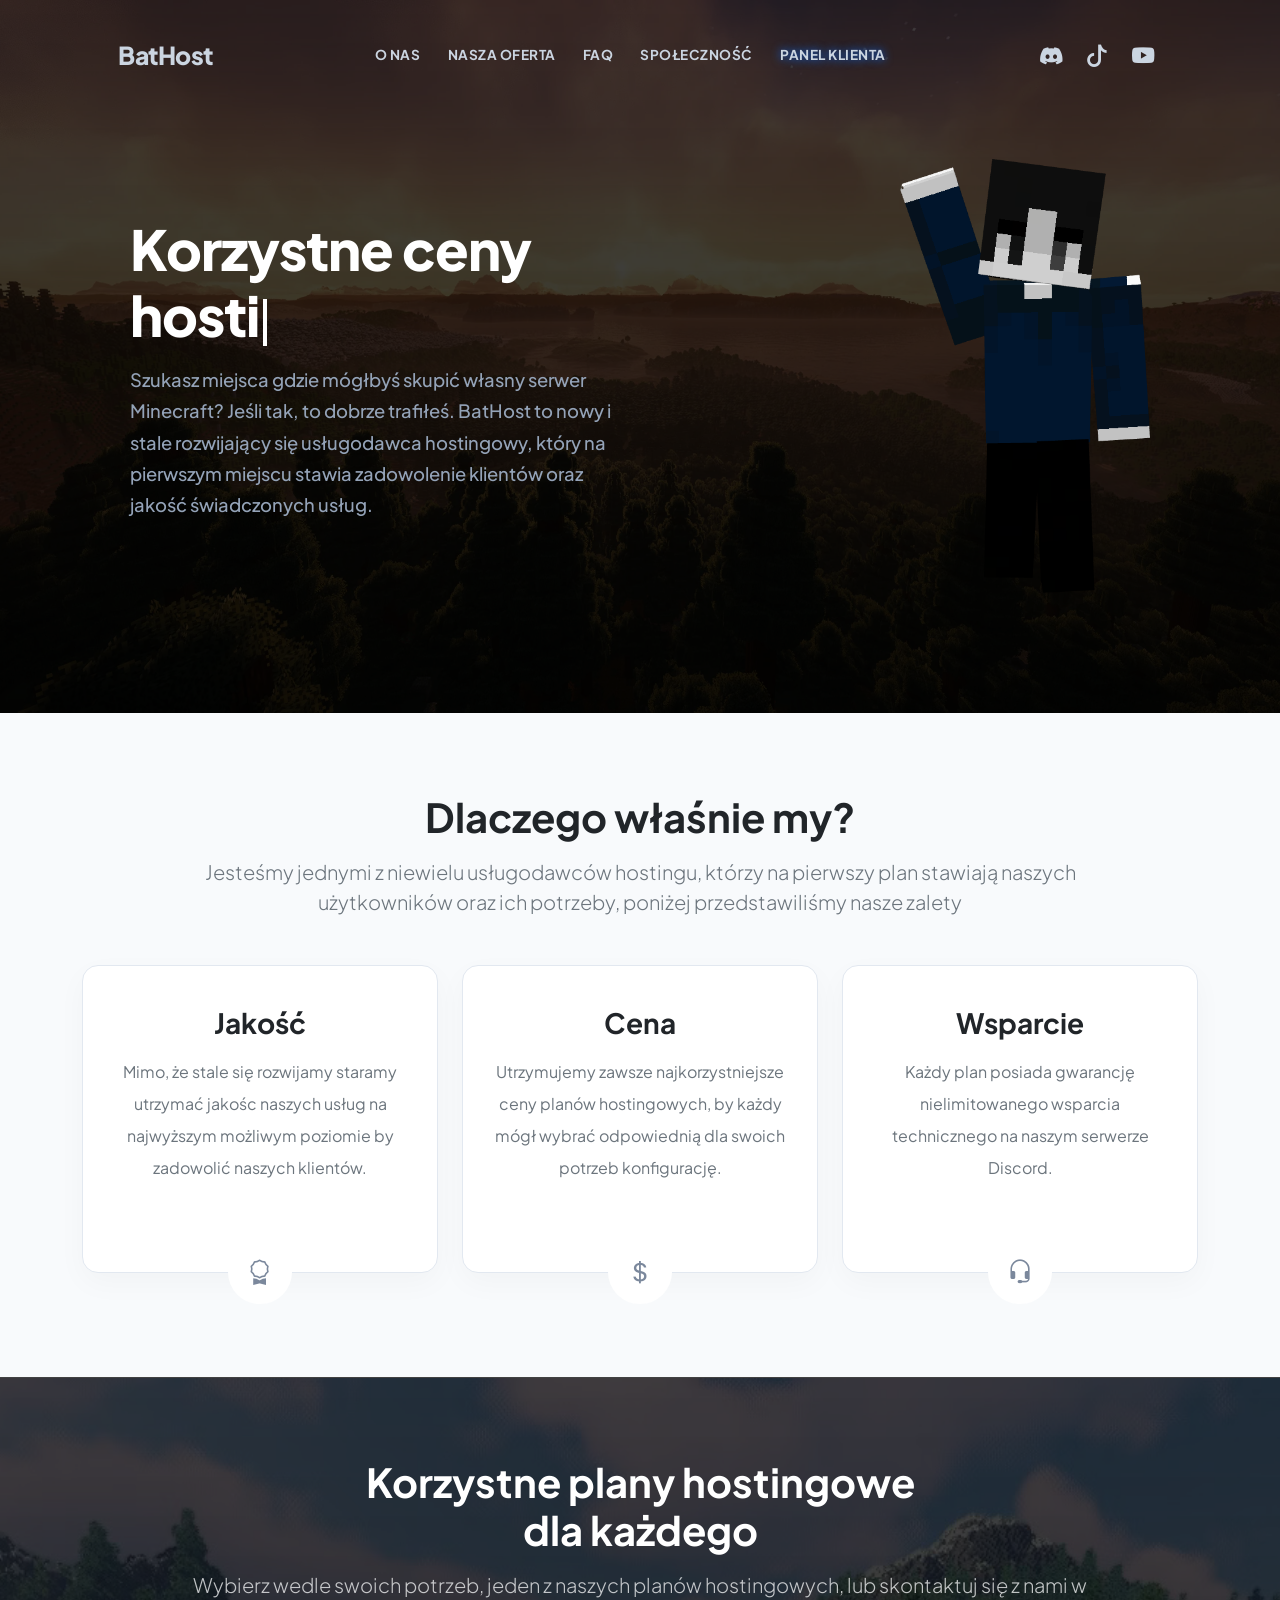
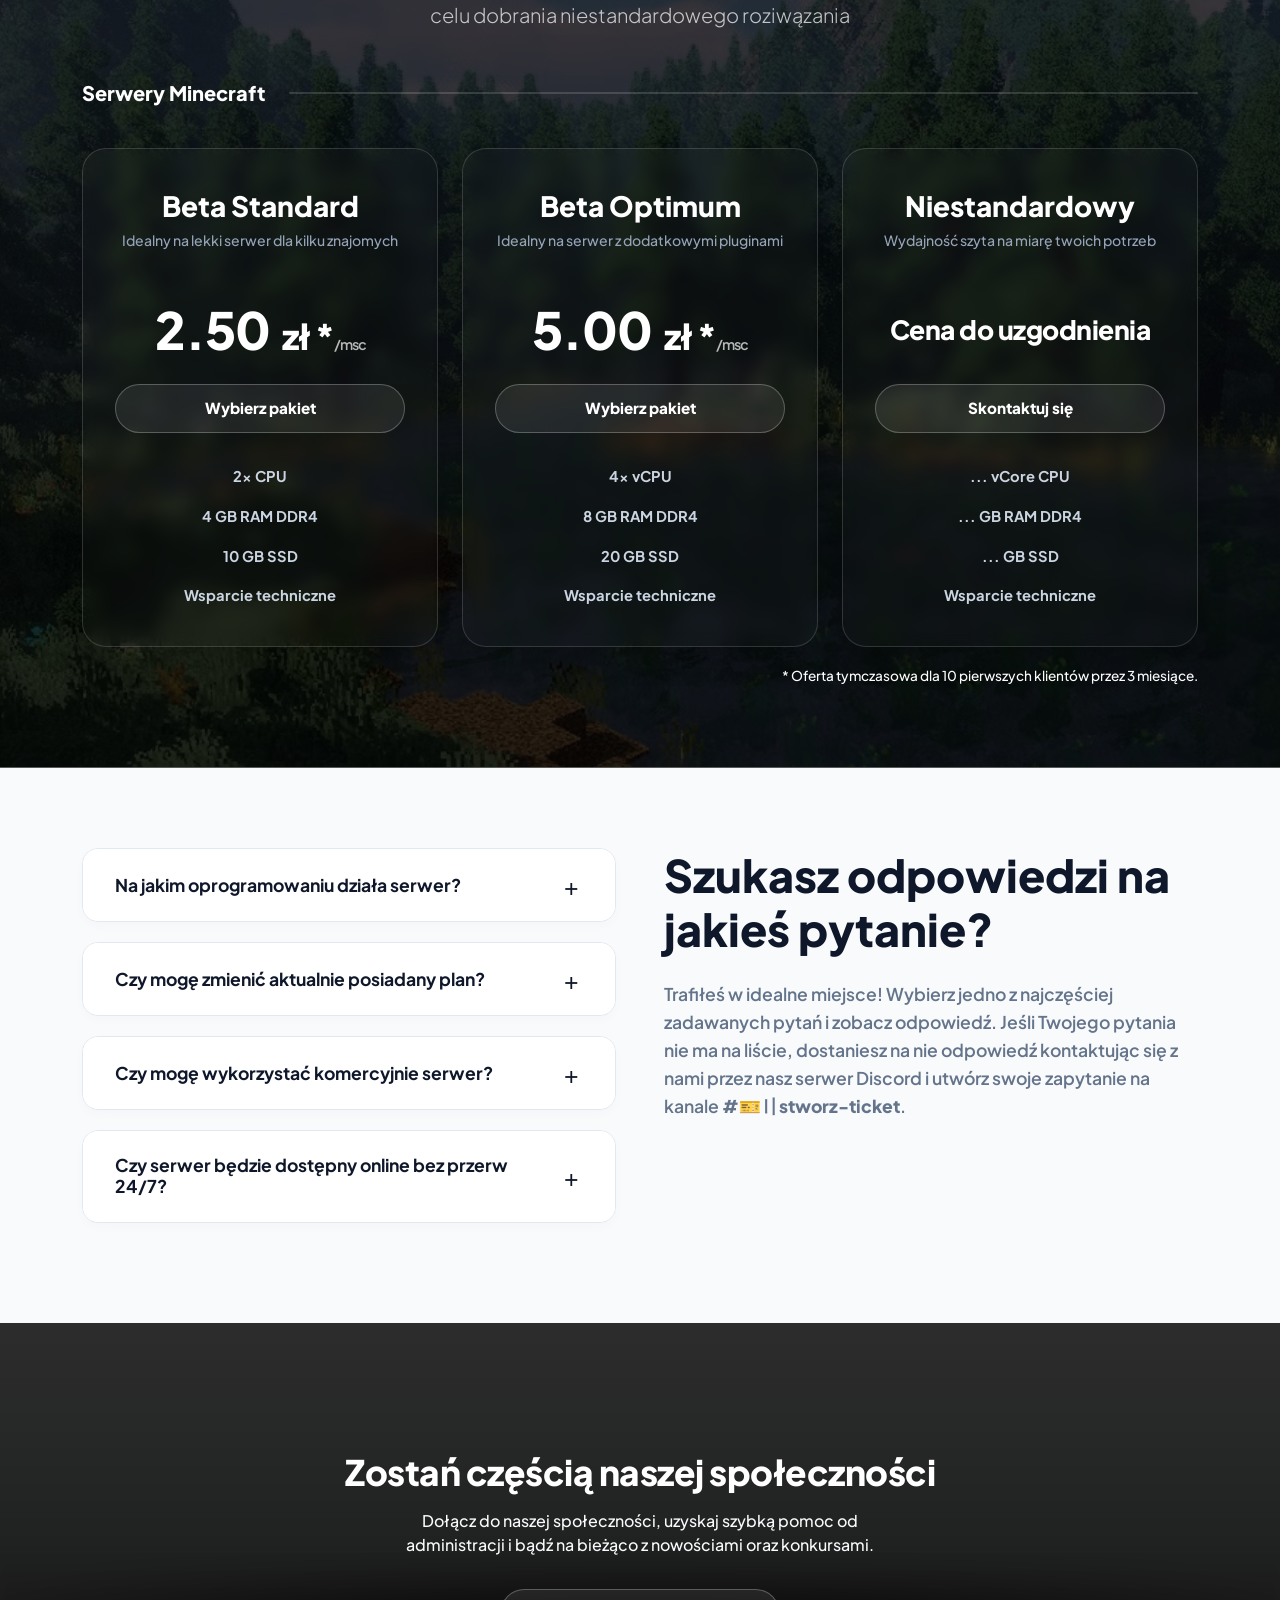
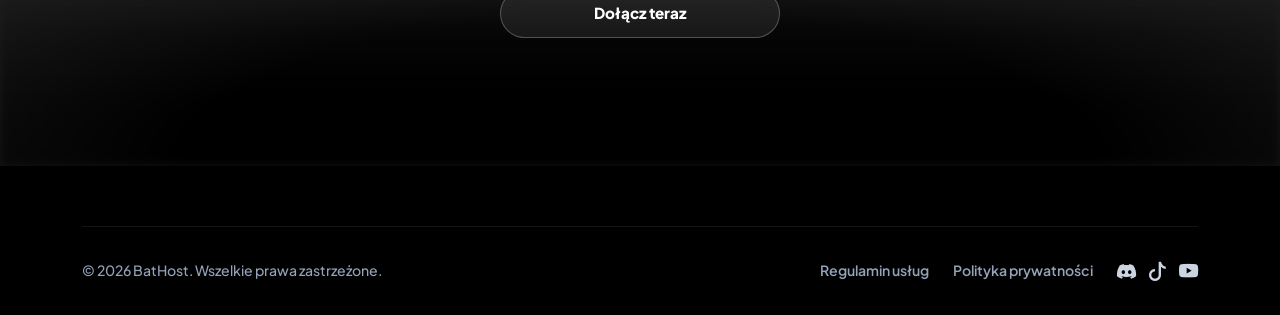
==== commit 30a78f93: "dodanie polityke prywatnosci" ====
--- a/index.html
+++ b/index.html
@@ -342,7 +342,7 @@
         <div class="footer-right">
           <ul class="footer-links">
             <li><a href="regulamin.html" target="_blank" rel="noopener noreferrer">Regulamin usług</a></li>
-            <li><a href="#" target="_blank" rel="noopener noreferrer">Polityka prywatności</a></li>
+            <li><a href="politykaprywatnosci.html" target="_blank" rel="noopener noreferrer">Polityka prywatności</a></li>
           </ul>
           <div class="footer-socials d-flex align-items-center gap-2">
             <a href="discord.html"  class="social-icon-btn social-discord" title="Discord">
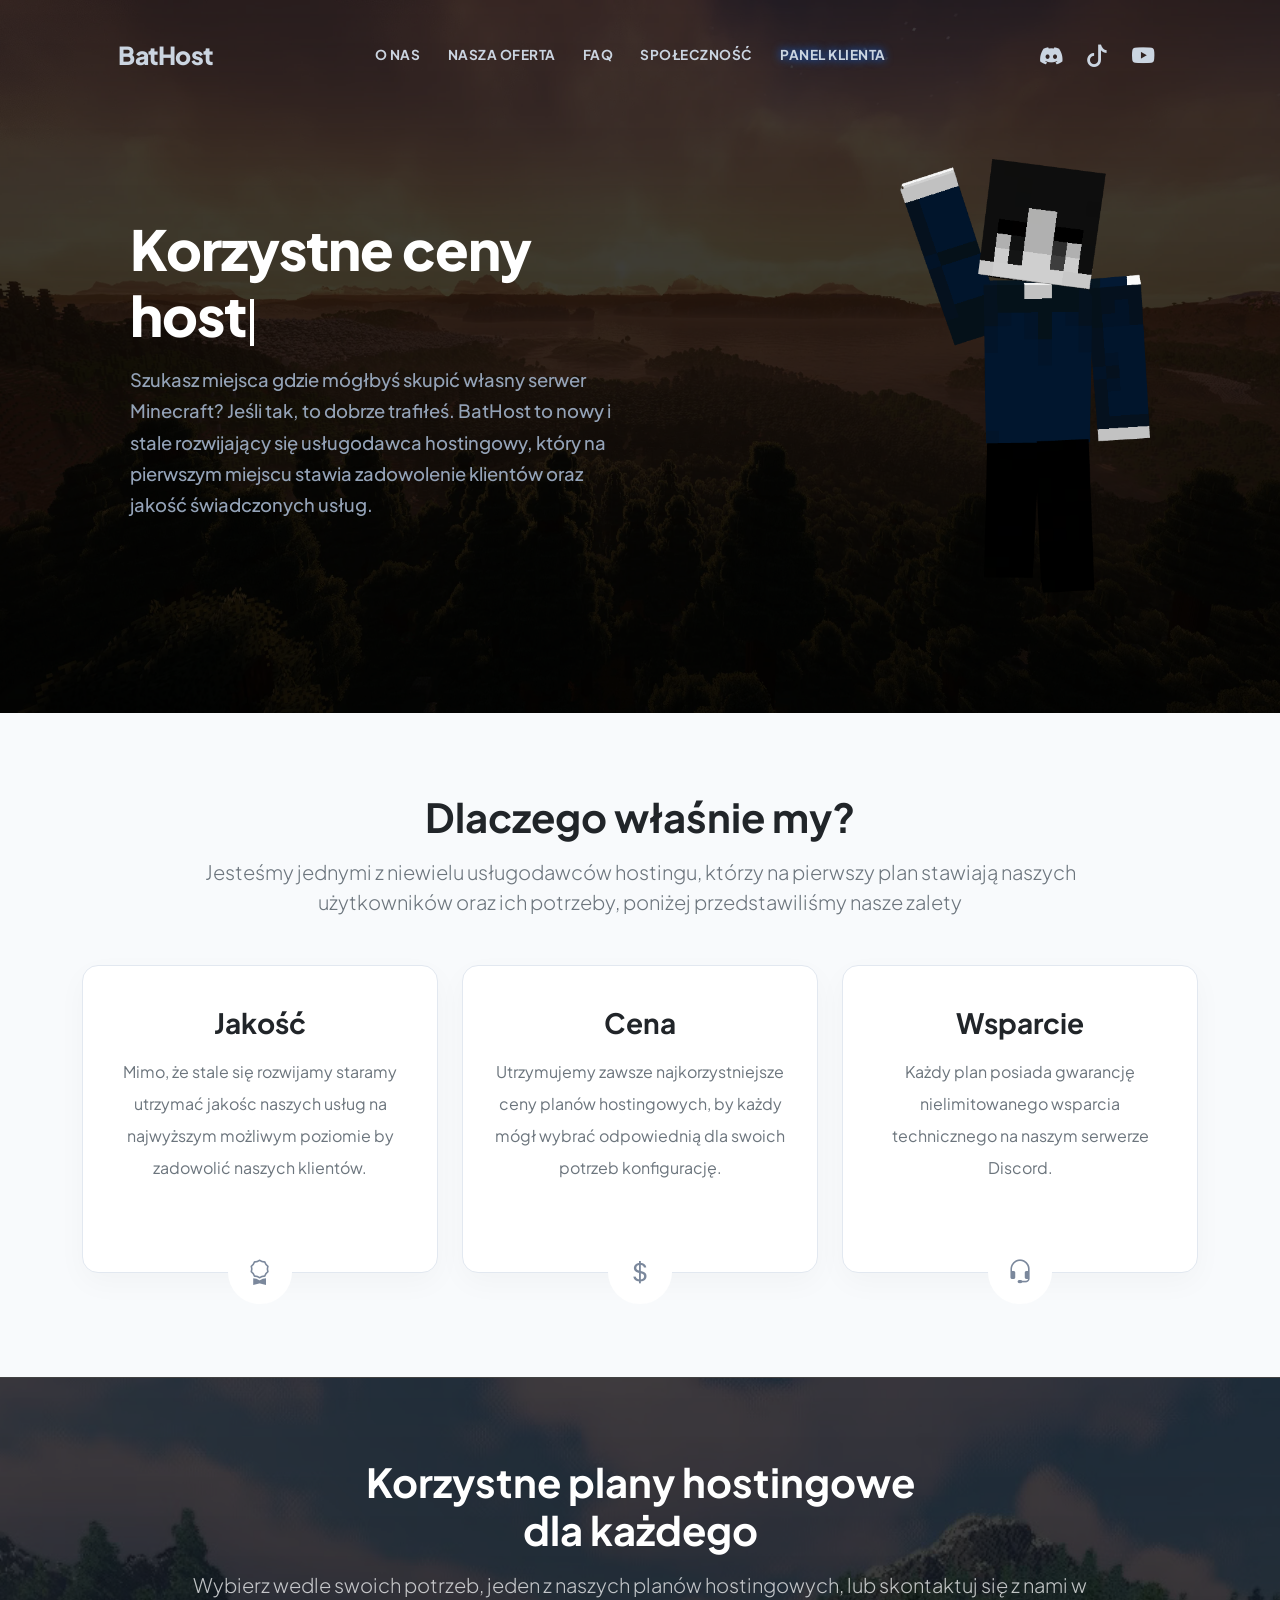
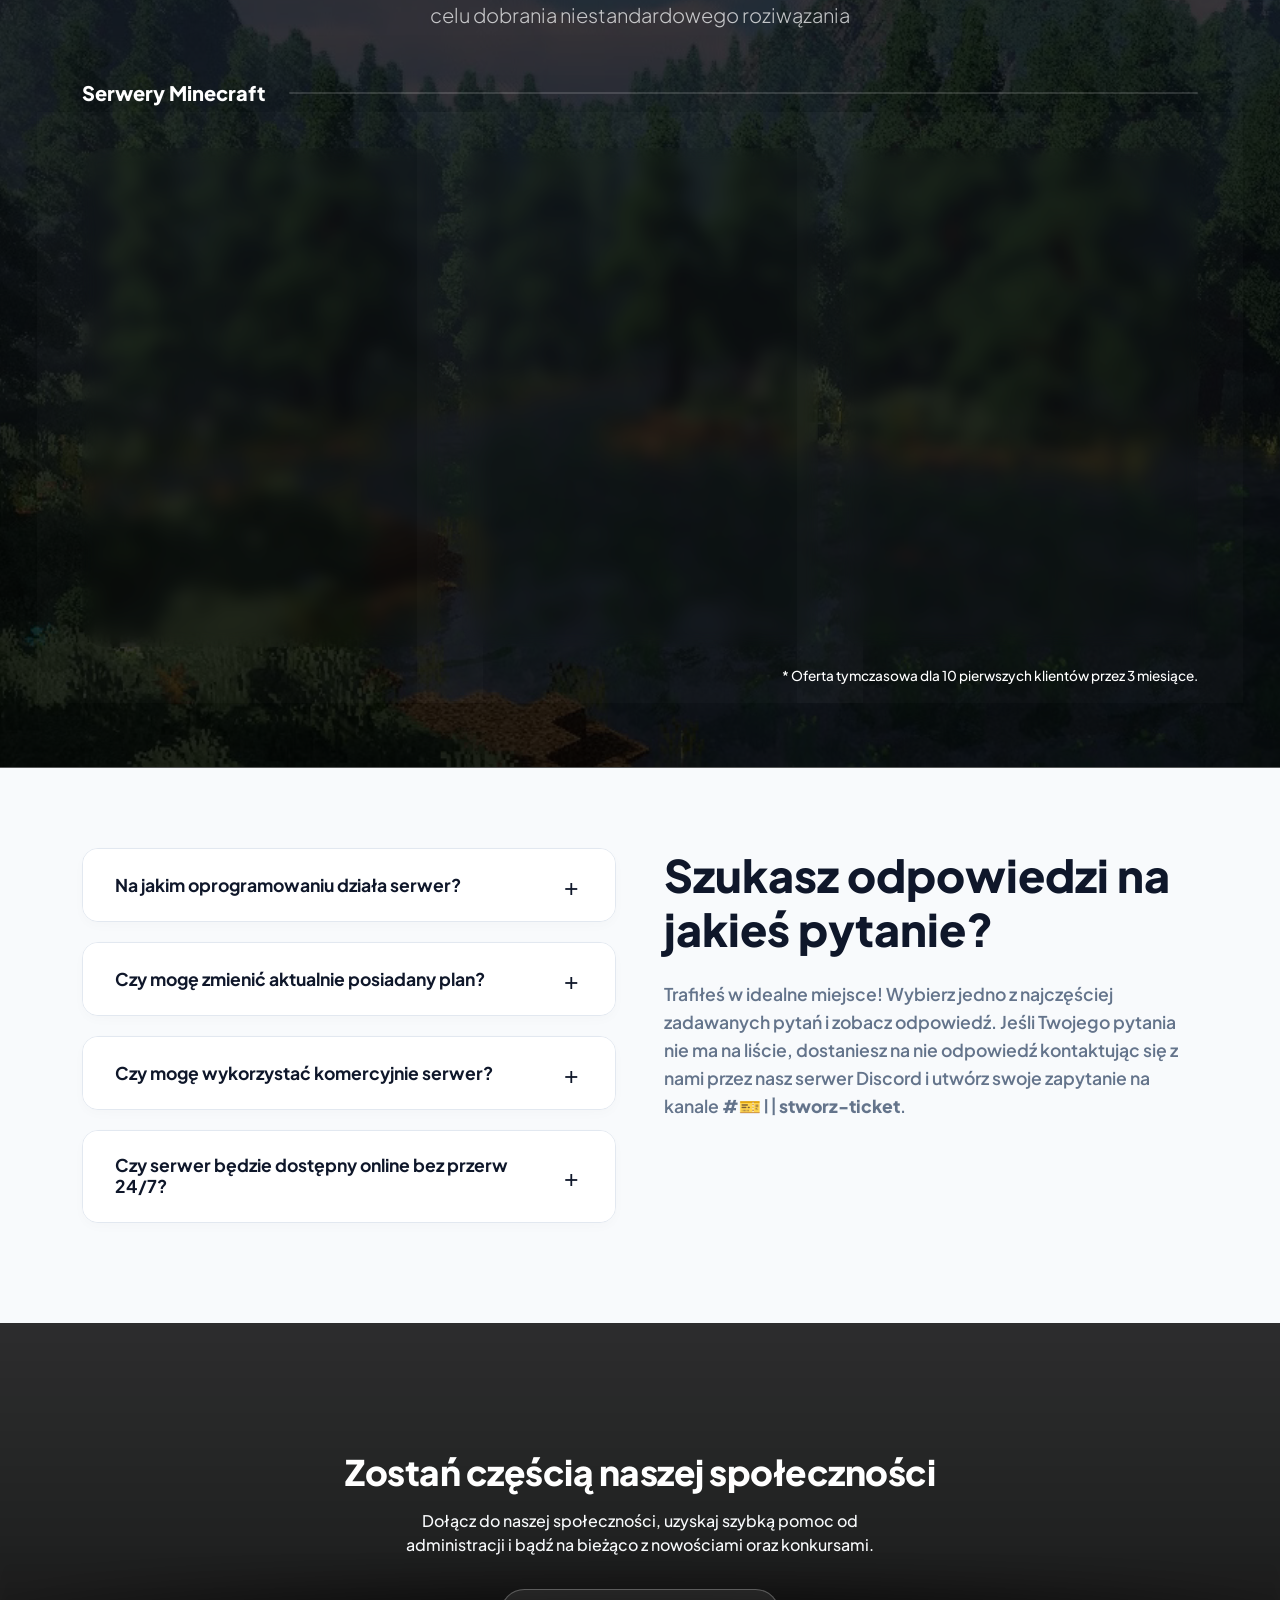
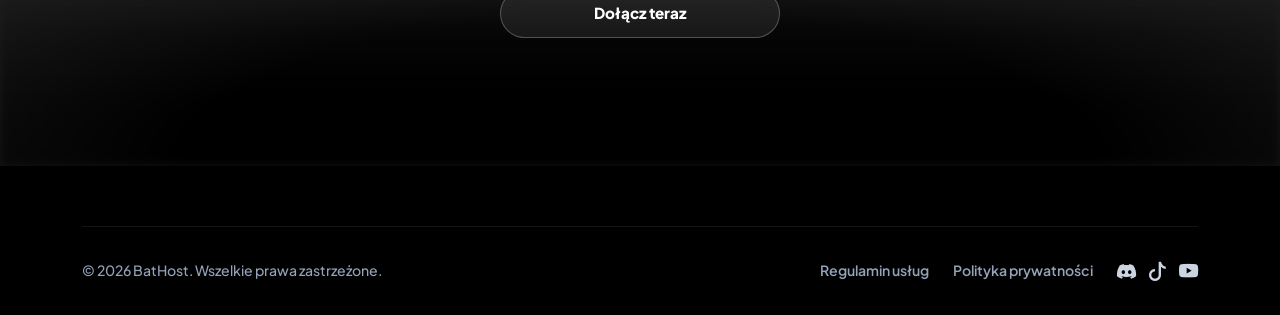
==== commit c71ec000: "update linku" ====
--- a/index.html
+++ b/index.html
@@ -49,7 +49,7 @@
                   <a class="nav-link nav-link-custom" href="#discord">Społeczność</a>
                 </li>
                 <li class="nav-item">
-                  <a class="nav-link nav-link-custom" href="#" style="text-shadow: 0 0 10px #0d6efd;">Panel Klienta</a>
+                  <a class="nav-link nav-link-custom" href="https://panel.bathost.pl" style="text-shadow: 0 0 10px #0d6efd;">Panel Klienta</a>
                 </li>
               </ul>
 
